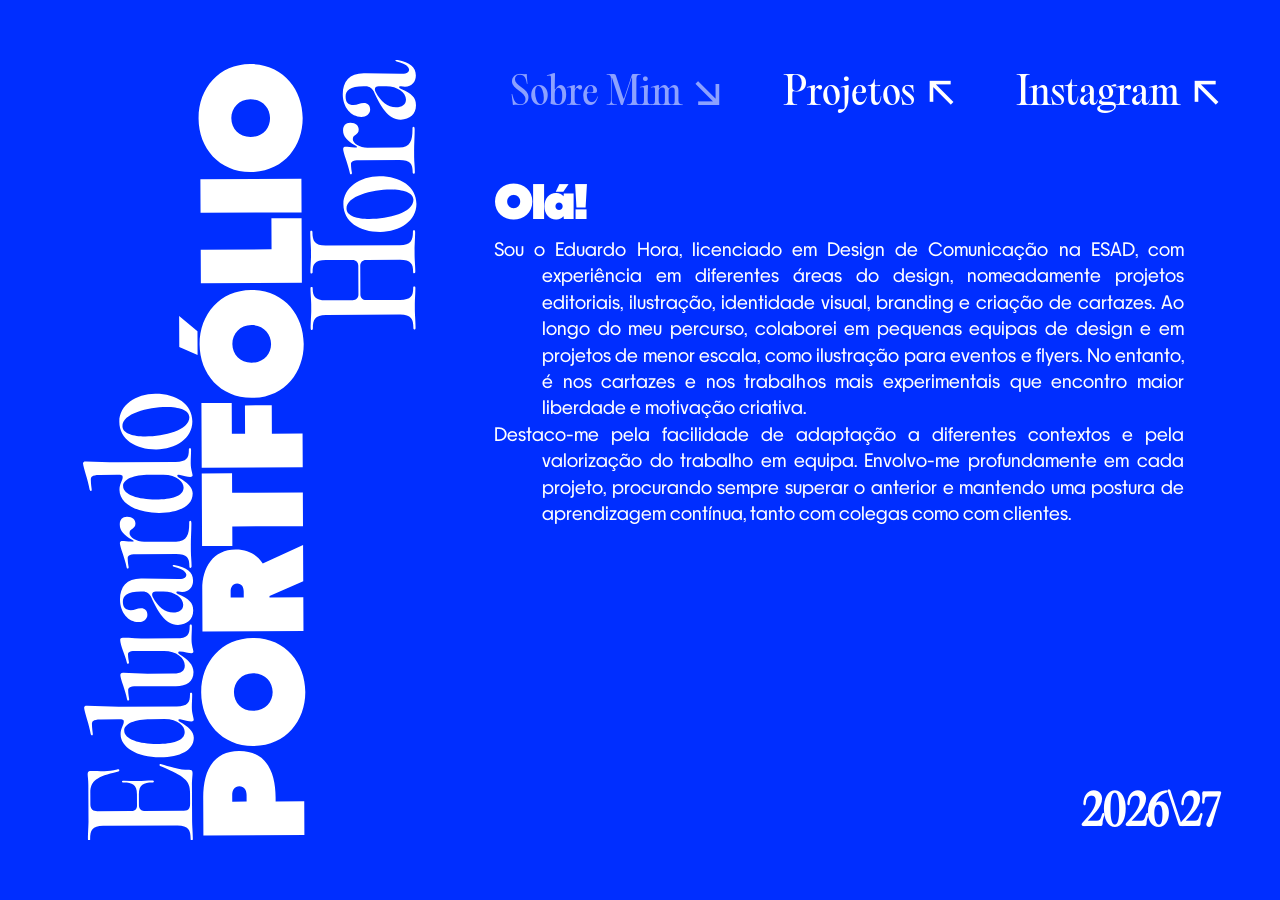
==== index.html @ 1b93344e "projects page + name spacing fix + responsividade" ====
<!DOCTYPE html>
<html lang="pt">
<head>
    <meta charset="UTF-8">
    <meta name="viewport" content="width=device-width, initial-scale=1.0">
    <title>Eduardo Hora | Portfolio</title>
    <link rel="stylesheet" href="src/styles/styles.css">
    <link rel="icon" href="src/assets/images/favicon.png" type="image/x-icon">
</head>
<body>
    <div class="container">
        <aside class="sidebar">
            <img src="src/assets/images/nome.svg" alt="Eduardo Hora - Portfólio" class="vertical-logo">
        </aside>
        <main class="main-content">
            <div class="content-wrapper">
                <nav class="navbar">
                    <a href="#" class="nav-link sobre-mim-link">Sobre Mim <span class="arrow">↘︎︎</span></a>
                    <a href="projetos.html" class="nav-link">Projetos <span class="arrow">↖︎</span></a>
                    <a href="#" class="nav-link">Instagram <span class="arrow">↖︎</span></a>
                </nav>
                <article class="bio-section">
                    <h3 class="greeting">Olá!</h3>
                    <p class="bio-text">
                        Sou o Eduardo Hora, licenciado em Design de Comunicação na ESAD, com experiência em diferentes áreas do design, nomeadamente projetos editoriais, ilustração, identidade visual, branding e criação de cartazes. Ao longo do meu percurso, colaborei em pequenas equipas de design e em projetos de menor escala, como ilustração para eventos e flyers. No entanto, é nos cartazes e nos trabalhos mais experimentais que encontro maior liberdade e motivação criativa.
                    </p>
                    <p class="bio-text">
                        Destaco-me pela facilidade de adaptação a diferentes contextos e pela valorização do trabalho em equipa. Envolvo-me profundamente em cada projeto, procurando sempre superar o anterior e mantendo uma postura de aprendizagem contínua, tanto com colegas como com clientes.
                    </p>
                </article>
                <footer class="footer">
                    <span class="year-bracket">2026\27</span>
                </footer>
            </div>
        </main>
    </div>
</body>
</html>
---- src/styles/styles.css ----
@font-face {
    font-family: 'PPFrama-Black';
    src: url('../../src/assets/fonts/PPFrama-Black.otf') format('opentype');
    font-weight: 900;
    font-style: normal;
}

@font-face {
    font-family: 'PPFrama';
    src: url('../../src/assets/fonts/PPFrama-Regular.otf') format('opentype');
    font-weight: 400;
    font-style: normal;
}

@font-face {
    font-family: 'PPEditorialOld';
    src: url('../../src/assets/fonts/PPEditorialOld-Regular.otf') format('opentype');
    font-weight: 400;
    font-style: normal;
}

@font-face {
    font-family: 'PPEditorialOld-Black';
    src: url('../../src/assets/fonts/PPEditorialOld-Ultrabold.otf') format('opentype');
    font-weight: 800;
    font-style: normal;
}

* {
    margin: 0;
    padding: 0;
    box-sizing: border-box;
}

body {
    background-color: #002eff; 
    color: #ffffff;
    font-family: 'PPEditorialOld', serif;
    height: 100vh;
    overflow: hidden; 
}

body.projects-page {
    background-color: #ffffff;
    color: #002eff;
}

.container {
    display: grid;
    grid-template-columns: 450px 1fr;
    height: 100vh;
    padding: 60px;
}

.sidebar {
    position: relative;
    height: 100%;
}

.vertical-logo {
    position: absolute;
    bottom: 0;
    left: 0;
    height: 100%;       
    max-height: 100%;   
    width: auto;        
    display: block;
}

.main-content {
    display: flex;
    justify-content: flex-end;
    align-items: center;
    height: 100%;
}

.content-wrapper {
    display: flex;
    flex-direction: column;
    justify-content: flex-start;
    width: 100%;
    max-width: 760px;
    height: 100%;
    gap: 40px;
}

.navbar {
    display: flex;
    justify-content: space-between;
    width: 100%;
}

.nav-link {
    color: #ffffff;
    text-decoration: none;
    font-family: 'PPEditorialOld', serif;
    font-size: 2.4rem;
    font-weight: 400;
    transition: opacity 0.2s ease;
}

.projects-page .nav-link {
    color: #002eff;
}

.nav-link:hover {
    opacity: 0.7;
}

.sobre-mim-link {
    opacity: 0.55;
    pointer-events: none;
    cursor: default;
}

.sobre-mim-link:hover {
    opacity: 0.55;
}

.arrow {
    font-size: 2.5rem;
    display: inline-block;
    margin-left: 4px;
    font-family: 'PPFrama', sans-serif;
}

.bio-section {
    width: 100%;
    padding-right: 20px;
    margin-top: 8px;
    margin-left: -16px;
}

.greeting {
    font-family: 'PPFrama-Black', sans-serif;
    font-weight: 900;
    font-size: 2.8rem;
    margin-bottom: 1px;    
    letter-spacing: -1px;
}

.bio-text {
    font-family: 'PPFrama', sans-serif;
    font-weight: 400;
    font-size: 1.1rem;
    line-height: 1.5;
    margin-bottom: 0; 
    text-align: justify;
    padding-left: 3rem;  
    text-indent: -3rem;  
}

.bio-text:last-child {
    margin-bottom: 0;
}

.footer {
    text-align: right;
    width: 100%;
    margin-top: auto;
}

.year-bracket {
    font-family: 'PPEditorialOld', sans-serif;
    font-size: 2.6rem;
    letter-spacing: -1px;
    font-weight: 900;
}

/* pag de projetos */

.active-link {
    opacity: 0.55;
    pointer-events: none;
    cursor: default;
}

.projects-sidebar {
    display: flex;
    flex-direction: column;
    justify-content: flex-start;
    height: 100%;
}

.categories-list {
    width: 100%;
    margin-top: 10px; 
}

.category-item {
    border-bottom: 2px solid #002eff;
    padding-top: 0;
    padding-bottom: 0; 
    margin-bottom: 35px; 
}

.category-item:first-child {
    border-top: none; 
    padding-top: 0; 
}

.category-link {
    display: flex;
    justify-content: space-between;
    align-items: center;
    color: #002eff;
    text-decoration: none;
    font-family: 'PPEditorialOld-Black', serif;
    font-weight: 800;
    font-size: 2.4rem; 
    letter-spacing: -0.5px;
    transition: opacity 0.2s ease;
    padding-bottom: 60px; 
}

.category-link:hover {
    opacity: 0.7;
}

.category-link .arrow-down {
    font-size: 2.2rem; 
    font-family: 'PPFrama', sans-serif;
}

.projects-section {
    display: flex;
    flex-direction: column;
    gap: 35px; 
}

.skills-block {
    text-align: left;
}

.skills-title {
    font-family: 'PPFrama-Black', sans-serif;
    font-weight: 900;
    font-size: 2.8rem;
    letter-spacing: -1px;
    margin-bottom: 15px;
}

.skills-list {
    list-style: none; 
    font-family: 'PPFrama', sans-serif;
    font-weight: 400;
    font-size: 1.1rem; 
    line-height: 1.5;
}

.skills-list > li {
    margin-bottom: 8px;
}

.skills-sublist {
    list-style: none;
    padding-left: 20px; 
    margin-top: 4px;
}

.skills-sublist li {
    font-size: 1.1rem; 
    opacity: 0.9;
    line-height: 1.4;
}

/* responsividade geral */

@media (max-width: 768px) {

    body {
        overflow: auto;
        height: auto;
        min-height: 100vh;
    }

    .container {
        display: flex;
        flex-direction: column;
        height: auto;
        padding: 40px 24px;
        gap: 30px;
    }

    .sidebar {
        order: 1; 
        height: 220px; 
        width: 100%;
        display: flex;
        justify-content: center;
        align-items: center;
        position: relative;
        overflow: visible; 
    }

    .vertical-logo {
        position: absolute;
        transform: rotate(90deg) scale(1.4); 
        transform-origin: center center;
        
        height: 550px; 
        width: auto;
        
        max-width: none;
        bottom: auto;
        left: auto;
    }

    .main-content {
        order: 2; 
        height: auto;
        justify-content: flex-start;
        margin-top: 20px;
    }

    .content-wrapper {
        height: auto;
        gap: 30px;
    }
    .nav-link {
        font-size: 1.5rem;
    }

    .arrow {
        font-size: 1.5rem;
    }

    .bio-section {
        margin-left: 0;
        padding-right: 0;
    }

    .greeting {
        font-size: 2.2rem;
        margin-bottom: 10px;
    }

    .bio-text {
        font-size: 1rem;
        line-height: 1.6;
        text-align: left;
        padding-left: 0;  
        text-indent: 0;   
        margin-bottom: 15px;
    }

    .projects-sidebar {
        height: auto;
    }

    .categories-list {
        margin-top: 10px;
    }

    .category-item {
        margin-bottom: 15px;
    }

    .category-link {
        font-size: 1.8rem;
        padding-bottom: 15px;
    }

    .category-link .arrow-down {
        font-size: 1.6rem;
    }

    .projects-section {
        gap: 30px;
    }

    .skills-title {
        font-size: 2.2rem;
        margin-bottom: 12px;
    }

    .skills-list, 
    .skills-sublist li {
        font-size: 1rem;
    }

    .footer {
        order: 3;
        text-align: left;
        margin-top: 20px;
    }

    .year-bracket {
        font-size: 2rem;
    }
}
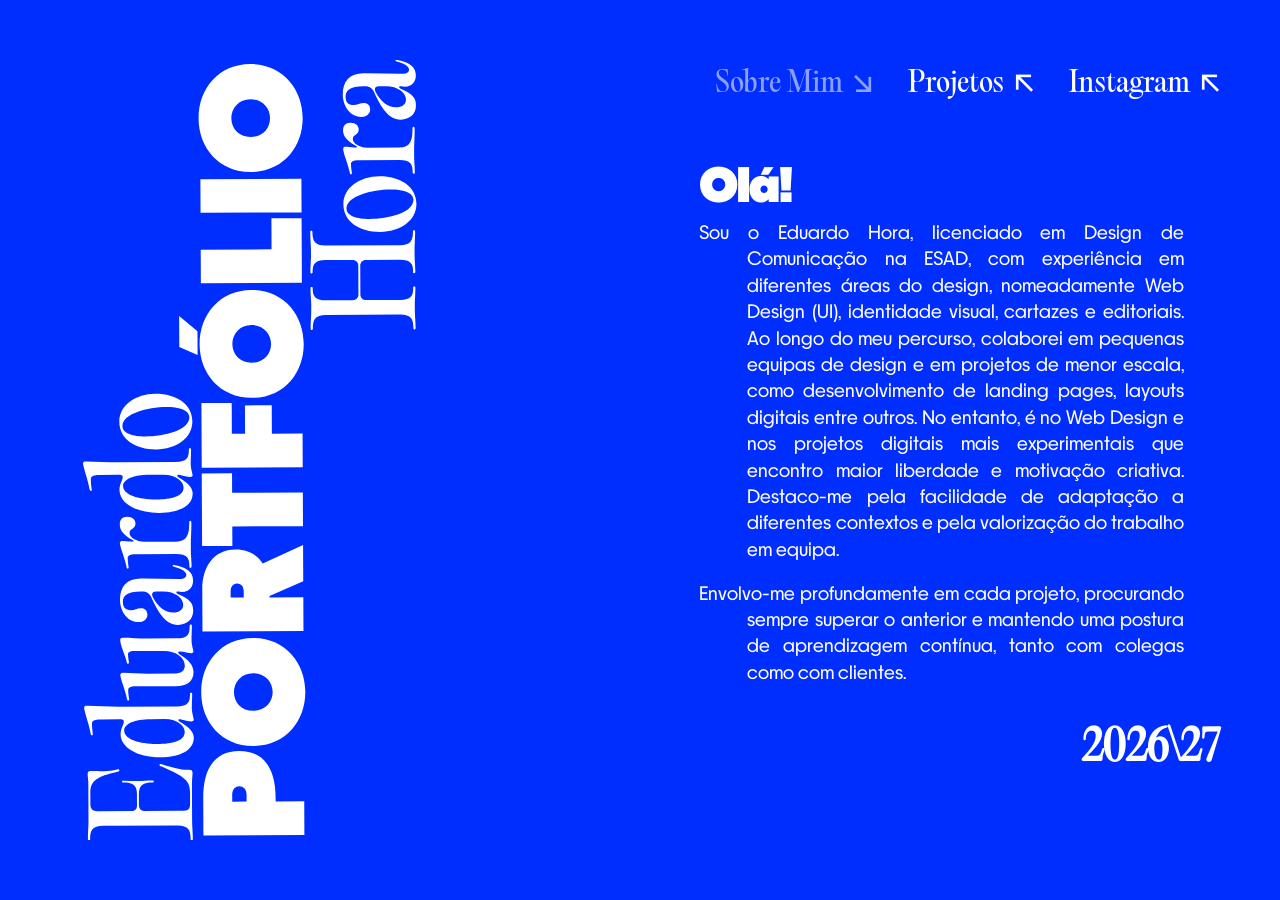
==== commit 2d57ef86: "novos textos + layout changes + assets import" ====
--- a/index.html
+++ b/index.html
@@ -1,38 +1,58 @@
-<!DOCTYPE html>
+<!doctype html>
 <html lang="pt">
-<head>
-    <meta charset="UTF-8">
-    <meta name="viewport" content="width=device-width, initial-scale=1.0">
+  <head>
+    <meta charset="UTF-8" />
+    <meta name="viewport" content="width=device-width, initial-scale=1.0" />
     <title>Eduardo Hora | Portfolio</title>
-    <link rel="stylesheet" href="src/styles/styles.css">
-    <link rel="icon" href="src/assets/images/favicon.png" type="image/x-icon">
-</head>
-<body>
+    <link rel="stylesheet" href="src/styles/styles.css" />
+    <link rel="icon" href="src/assets/images/favicon.png" type="image/x-icon" />
+  </head>
+  <body>
     <div class="container">
-        <aside class="sidebar">
-            <img src="src/assets/images/nome.svg" alt="Eduardo Hora - Portfólio" class="vertical-logo">
-        </aside>
-        <main class="main-content">
-            <div class="content-wrapper">
-                <nav class="navbar">
-                    <a href="#" class="nav-link sobre-mim-link">Sobre Mim <span class="arrow">↘︎︎</span></a>
-                    <a href="projetos.html" class="nav-link">Projetos <span class="arrow">↖︎</span></a>
-                    <a href="#" class="nav-link">Instagram <span class="arrow">↖︎</span></a>
-                </nav>
-                <article class="bio-section">
-                    <h3 class="greeting">Olá!</h3>
-                    <p class="bio-text">
-                        Sou o Eduardo Hora, licenciado em Design de Comunicação na ESAD, com experiência em diferentes áreas do design, nomeadamente projetos editoriais, ilustração, identidade visual, branding e criação de cartazes. Ao longo do meu percurso, colaborei em pequenas equipas de design e em projetos de menor escala, como ilustração para eventos e flyers. No entanto, é nos cartazes e nos trabalhos mais experimentais que encontro maior liberdade e motivação criativa.
-                    </p>
-                    <p class="bio-text">
-                        Destaco-me pela facilidade de adaptação a diferentes contextos e pela valorização do trabalho em equipa. Envolvo-me profundamente em cada projeto, procurando sempre superar o anterior e mantendo uma postura de aprendizagem contínua, tanto com colegas como com clientes.
-                    </p>
-                </article>
-                <footer class="footer">
-                    <span class="year-bracket">2026\27</span>
-                </footer>
-            </div>
-        </main>
+      <aside class="sidebar">
+        <img
+          src="src/assets/images/nome.svg"
+          alt="Eduardo Hora - Portfólio"
+          class="vertical-logo"
+        />
+      </aside>
+      <main class="main-content">
+        <div class="content-wrapper">
+          <nav class="navbar">
+            <a href="#" class="nav-link sobre-mim-link"
+              >Sobre Mim <span class="arrow">↘︎︎</span></a
+            >
+            <a href="projetos.html" class="nav-link"
+              >Projetos <span class="arrow">↖︎</span></a
+            >
+            <a href="#" class="nav-link"
+              >Instagram <span class="arrow">↖︎</span></a
+            >
+          </nav>
+          <article class="bio-section">
+            <h3 class="greeting">Olá!</h3>
+            <p class="bio-text">
+              Sou o Eduardo Hora, licenciado em Design de Comunicação na ESAD,
+              com experiência em diferentes áreas do design, nomeadamente Web
+              Design (UI), identidade visual, cartazes e editoriais. Ao longo do
+              meu percurso, colaborei em pequenas equipas de design e em
+              projetos de menor escala, como desenvolvimento de landing pages,
+              layouts digitais entre outros. No entanto, é no Web Design e nos
+              projetos digitais mais experimentais que encontro maior liberdade
+              e motivação criativa. Destaco-me pela facilidade de adaptação a
+              diferentes contextos e pela valorização do trabalho em equipa.
+            </p>
+            <p class="bio-text">
+              Envolvo-me profundamente em cada projeto, procurando sempre
+              superar o anterior e mantendo uma postura de aprendizagem
+              contínua, tanto com colegas como com clientes.
+            </p>
+          </article>
+          <footer class="footer">
+            <span class="year-bracket">2026\27</span>
+          </footer>
+        </div>
+      </main>
     </div>
-</body>
-</html>+  </body>
+</html>
--- a/src/styles/styles.css
+++ b/src/styles/styles.css
@@ -1,391 +1,417 @@
 @font-face {
-    font-family: 'PPFrama-Black';
-    src: url('../../src/assets/fonts/PPFrama-Black.otf') format('opentype');
-    font-weight: 900;
-    font-style: normal;
+  font-family: "PPFrama-Black";
+  src: url("../../src/assets/fonts/PPFrama-Black.otf") format("opentype");
+  font-weight: 900;
+  font-style: normal;
 }
 
 @font-face {
-    font-family: 'PPFrama';
-    src: url('../../src/assets/fonts/PPFrama-Regular.otf') format('opentype');
-    font-weight: 400;
-    font-style: normal;
+  font-family: "PPFrama";
+  src: url("../../src/assets/fonts/PPFrama-Regular.otf") format("opentype");
+  font-weight: 400;
+  font-style: normal;
 }
 
 @font-face {
-    font-family: 'PPEditorialOld';
-    src: url('../../src/assets/fonts/PPEditorialOld-Regular.otf') format('opentype');
-    font-weight: 400;
-    font-style: normal;
+  font-family: "PPEditorialOld";
+  src: url("../../src/assets/fonts/PPEditorialOld-Regular.otf")
+    format("opentype");
+  font-weight: 400;
+  font-style: normal;
 }
 
 @font-face {
-    font-family: 'PPEditorialOld-Black';
-    src: url('../../src/assets/fonts/PPEditorialOld-Ultrabold.otf') format('opentype');
-    font-weight: 800;
-    font-style: normal;
+  font-family: "PPEditorialOld-Black";
+  src: url("../../src/assets/fonts/PPEditorialOld-Ultrabold.otf")
+    format("opentype");
+  font-weight: 800;
+  font-style: normal;
 }
 
 * {
-    margin: 0;
-    padding: 0;
-    box-sizing: border-box;
+  margin: 0;
+  padding: 0;
+  box-sizing: border-box;
+}
+
+::selection {
+  background-color: #002eff;
+  color: #ffffff;
+}
+
+::-moz-selection {
+  background-color: #002eff;
+  color: #ffffff;
 }
 
 body {
-    background-color: #002eff; 
-    color: #ffffff;
-    font-family: 'PPEditorialOld', serif;
-    height: 100vh;
-    overflow: hidden; 
+  background-color: #002eff;
+  color: #ffffff;
+  font-family: "PPEditorialOld", serif;
+  height: 100vh;
+  overflow: hidden;
 }
 
 body.projects-page {
-    background-color: #ffffff;
-    color: #002eff;
+  background-color: #ffffff;
+  color: #002eff;
+  height: auto;
+  min-height: 100vh;
+  overflow-y: auto;
 }
 
 .container {
-    display: grid;
-    grid-template-columns: 450px 1fr;
-    height: 100vh;
-    padding: 60px;
-}
-
+  display: grid;
+  grid-template-columns: 1.2fr 1fr;
+
+  column-gap: 50px;
+
+  height: auto;
+  min-height: 100vh;
+  padding: 60px;
+}
 .sidebar {
-    position: relative;
-    height: 100%;
+  position: relative;
+  height: 100%;
 }
 
 .vertical-logo {
-    position: absolute;
-    bottom: 0;
-    left: 0;
-    height: 100%;       
-    max-height: 100%;   
-    width: auto;        
-    display: block;
+  position: absolute;
+  bottom: 0;
+  left: 0;
+  height: 100%;
+  max-height: 100%;
+  width: auto;
+  display: block;
 }
 
 .main-content {
-    display: flex;
-    justify-content: flex-end;
-    align-items: center;
-    height: 100%;
+  display: flex;
+  justify-content: flex-start;
+  align-items: flex-start;
+  height: auto;
+  width: 100%;
 }
 
 .content-wrapper {
+  display: flex;
+  flex-direction: column;
+  justify-content: flex-start;
+  width: 100%;
+  max-width: 100%;
+  gap: 40px;
+}
+
+.navbar {
+  display: flex;
+  justify-content: space-between;
+  width: 100%;
+}
+
+.nav-link {
+  color: #ffffff;
+  text-decoration: none;
+  font-family: "PPEditorialOld", serif;
+  font-size: 1.8rem;
+  font-weight: 400;
+  transition: opacity 0.2s ease;
+}
+
+.projects-page .nav-link {
+  color: #002eff;
+}
+
+.nav-link:hover {
+  opacity: 0.7;
+}
+
+.sobre-mim-link {
+  opacity: 0.55;
+  pointer-events: none;
+  cursor: default;
+}
+
+.sobre-mim-link:hover {
+  opacity: 0.55;
+}
+
+.arrow {
+  font-size: 1.8rem;
+  display: inline-block;
+  margin-left: 4px;
+  font-family: "PPFrama", sans-serif;
+}
+
+.bio-section {
+  width: 100%;
+  padding-right: 20px;
+  margin-top: 8px;
+  margin-left: -16px;
+}
+
+.greeting {
+  font-family: "PPFrama-Black", sans-serif;
+  font-weight: 900;
+  font-size: 2.8rem;
+  margin-bottom: 1px;
+  letter-spacing: -1px;
+}
+
+.bio-text {
+  font-family: "PPFrama", sans-serif;
+  font-weight: 400;
+  font-size: 1.1rem;
+  line-height: 1.5;
+  margin-bottom: 1em;
+  text-align: justify;
+  padding-left: 3rem;
+  text-indent: -3rem;
+}
+
+.bio-text:last-child {
+  margin-bottom: 0;
+}
+
+.footer {
+  text-align: right;
+  width: 100%;
+  margin-top: auto;
+}
+
+.year-bracket {
+  font-family: "PPEditorialOld", sans-serif;
+  font-size: 2.6rem;
+  letter-spacing: -1px;
+  font-weight: 900;
+}
+
+/* pag de projetos */
+
+.active-link {
+  opacity: 0.55;
+  pointer-events: none;
+  cursor: default;
+}
+
+.projects-sidebar {
+  display: flex;
+  flex-direction: column;
+  justify-content: flex-start;
+  height: 100%;
+  width: 100%;
+}
+
+.categories-list {
+  width: 100%;
+  margin-top: 10px;
+}
+
+.category-item {
+  border-bottom: 2px solid #002eff;
+  width: 100%;
+  padding-top: 0;
+  padding-bottom: 0;
+  margin-bottom: 35px;
+}
+
+.category-item:first-child {
+  border-top: none;
+  padding-top: 0;
+}
+
+.category-link {
+  display: flex;
+  justify-content: flex-start;
+  align-items: baseline;
+  gap: 12px;
+  color: #002eff;
+  text-decoration: none;
+  font-family: "PPEditorialOld-Black", serif;
+  font-weight: 800;
+  font-size: 2.8rem;
+  letter-spacing: -0.5px;
+  transition: opacity 0.2s ease;
+  padding-bottom: 60px;
+  width: 100%;
+}
+
+.category-link:hover {
+  opacity: 0.7;
+}
+
+.category-link .arrow-down {
+  font-size: 2.2rem;
+  font-family: "PPFrama", sans-serif;
+  margin-left: 0;
+  line-height: 1;
+  position: relative;
+  top: -2px;
+}
+
+.projects-section {
+  display: flex;
+  flex-direction: column;
+  gap: 35px;
+}
+
+.skills-block {
+  text-align: left;
+  margin-top: 10px;
+}
+
+.skills-title {
+  font-family: "PPFrama-Black", sans-serif;
+  font-weight: 900;
+  font-size: 2.8rem;
+  letter-spacing: -1px;
+  margin-bottom: 15px;
+}
+
+.skills-list {
+  list-style: none;
+  font-family: "PPFrama", sans-serif;
+  font-weight: 400;
+  font-size: 1.1rem;
+  line-height: 1.5;
+}
+
+.skills-list > li {
+  margin-bottom: 8px;
+}
+
+.skills-sublist {
+  list-style: none;
+  padding-left: 20px;
+  margin-top: 4px;
+}
+
+.skills-sublist li {
+  font-size: 1.1rem;
+  opacity: 0.9;
+  line-height: 1.4;
+}
+
+/* responsividade geral */
+
+@media (max-width: 768px) {
+  body {
+    overflow: auto;
+    height: auto;
+    min-height: 100vh;
+  }
+
+  .container {
     display: flex;
     flex-direction: column;
+    height: auto;
+    padding: 40px 24px;
+    gap: 30px;
+  }
+
+  .sidebar {
+    order: 1;
+    height: 220px;
+    width: 100%;
+    display: flex;
+    justify-content: center;
+    align-items: center;
+    position: relative;
+    overflow: visible;
+  }
+
+  .vertical-logo {
+    position: absolute;
+    transform: rotate(90deg) scale(1.4);
+    transform-origin: center center;
+
+    height: 550px;
+    width: auto;
+
+    max-width: none;
+    bottom: auto;
+    left: auto;
+  }
+
+  .main-content {
+    order: 2;
+    height: auto;
     justify-content: flex-start;
-    width: 100%;
-    max-width: 760px;
-    height: 100%;
-    gap: 40px;
-}
-
-.navbar {
-    display: flex;
-    justify-content: space-between;
-    width: 100%;
-}
-
-.nav-link {
-    color: #ffffff;
-    text-decoration: none;
-    font-family: 'PPEditorialOld', serif;
-    font-size: 2.4rem;
-    font-weight: 400;
-    transition: opacity 0.2s ease;
-}
-
-.projects-page .nav-link {
-    color: #002eff;
-}
-
-.nav-link:hover {
-    opacity: 0.7;
-}
-
-.sobre-mim-link {
-    opacity: 0.55;
-    pointer-events: none;
-    cursor: default;
-}
-
-.sobre-mim-link:hover {
-    opacity: 0.55;
-}
-
-.arrow {
-    font-size: 2.5rem;
-    display: inline-block;
-    margin-left: 4px;
-    font-family: 'PPFrama', sans-serif;
-}
-
-.bio-section {
-    width: 100%;
-    padding-right: 20px;
-    margin-top: 8px;
-    margin-left: -16px;
-}
-
-.greeting {
-    font-family: 'PPFrama-Black', sans-serif;
-    font-weight: 900;
-    font-size: 2.8rem;
-    margin-bottom: 1px;    
-    letter-spacing: -1px;
-}
-
-.bio-text {
-    font-family: 'PPFrama', sans-serif;
-    font-weight: 400;
-    font-size: 1.1rem;
-    line-height: 1.5;
-    margin-bottom: 0; 
-    text-align: justify;
-    padding-left: 3rem;  
-    text-indent: -3rem;  
-}
-
-.bio-text:last-child {
-    margin-bottom: 0;
-}
-
-.footer {
-    text-align: right;
-    width: 100%;
-    margin-top: auto;
-}
-
-.year-bracket {
-    font-family: 'PPEditorialOld', sans-serif;
-    font-size: 2.6rem;
-    letter-spacing: -1px;
-    font-weight: 900;
-}
-
-/* pag de projetos */
-
-.active-link {
-    opacity: 0.55;
-    pointer-events: none;
-    cursor: default;
-}
-
-.projects-sidebar {
-    display: flex;
-    flex-direction: column;
-    justify-content: flex-start;
-    height: 100%;
-}
-
-.categories-list {
-    width: 100%;
-    margin-top: 10px; 
-}
-
-.category-item {
-    border-bottom: 2px solid #002eff;
-    padding-top: 0;
-    padding-bottom: 0; 
-    margin-bottom: 35px; 
-}
-
-.category-item:first-child {
-    border-top: none; 
-    padding-top: 0; 
-}
-
-.category-link {
-    display: flex;
-    justify-content: space-between;
-    align-items: center;
-    color: #002eff;
-    text-decoration: none;
-    font-family: 'PPEditorialOld-Black', serif;
-    font-weight: 800;
-    font-size: 2.4rem; 
-    letter-spacing: -0.5px;
-    transition: opacity 0.2s ease;
-    padding-bottom: 60px; 
-}
-
-.category-link:hover {
-    opacity: 0.7;
-}
-
-.category-link .arrow-down {
-    font-size: 2.2rem; 
-    font-family: 'PPFrama', sans-serif;
-}
-
-.projects-section {
-    display: flex;
-    flex-direction: column;
-    gap: 35px; 
-}
-
-.skills-block {
+    margin-top: 20px;
+  }
+
+  .content-wrapper {
+    height: auto;
+    gap: 30px;
+  }
+  .nav-link {
+    font-size: 1.5rem;
+  }
+
+  .arrow {
+    font-size: 1.5rem;
+  }
+
+  .bio-section {
+    margin-left: 0;
+    padding-right: 0;
+  }
+
+  .greeting {
+    font-size: 2.2rem;
+    margin-bottom: 10px;
+  }
+
+  .bio-text {
+    font-size: 1rem;
+    line-height: 1.6;
     text-align: left;
-}
-
-.skills-title {
-    font-family: 'PPFrama-Black', sans-serif;
-    font-weight: 900;
-    font-size: 2.8rem;
-    letter-spacing: -1px;
+    padding-left: 0;
+    text-indent: 0;
     margin-bottom: 15px;
-}
-
-.skills-list {
-    list-style: none; 
-    font-family: 'PPFrama', sans-serif;
-    font-weight: 400;
-    font-size: 1.1rem; 
-    line-height: 1.5;
-}
-
-.skills-list > li {
-    margin-bottom: 8px;
-}
-
-.skills-sublist {
-    list-style: none;
-    padding-left: 20px; 
-    margin-top: 4px;
-}
-
-.skills-sublist li {
-    font-size: 1.1rem; 
-    opacity: 0.9;
-    line-height: 1.4;
-}
-
-/* responsividade geral */
-
-@media (max-width: 768px) {
-
-    body {
-        overflow: auto;
-        height: auto;
-        min-height: 100vh;
-    }
-
-    .container {
-        display: flex;
-        flex-direction: column;
-        height: auto;
-        padding: 40px 24px;
-        gap: 30px;
-    }
-
-    .sidebar {
-        order: 1; 
-        height: 220px; 
-        width: 100%;
-        display: flex;
-        justify-content: center;
-        align-items: center;
-        position: relative;
-        overflow: visible; 
-    }
-
-    .vertical-logo {
-        position: absolute;
-        transform: rotate(90deg) scale(1.4); 
-        transform-origin: center center;
-        
-        height: 550px; 
-        width: auto;
-        
-        max-width: none;
-        bottom: auto;
-        left: auto;
-    }
-
-    .main-content {
-        order: 2; 
-        height: auto;
-        justify-content: flex-start;
-        margin-top: 20px;
-    }
-
-    .content-wrapper {
-        height: auto;
-        gap: 30px;
-    }
-    .nav-link {
-        font-size: 1.5rem;
-    }
-
-    .arrow {
-        font-size: 1.5rem;
-    }
-
-    .bio-section {
-        margin-left: 0;
-        padding-right: 0;
-    }
-
-    .greeting {
-        font-size: 2.2rem;
-        margin-bottom: 10px;
-    }
-
-    .bio-text {
-        font-size: 1rem;
-        line-height: 1.6;
-        text-align: left;
-        padding-left: 0;  
-        text-indent: 0;   
-        margin-bottom: 15px;
-    }
-
-    .projects-sidebar {
-        height: auto;
-    }
-
-    .categories-list {
-        margin-top: 10px;
-    }
-
-    .category-item {
-        margin-bottom: 15px;
-    }
-
-    .category-link {
-        font-size: 1.8rem;
-        padding-bottom: 15px;
-    }
-
-    .category-link .arrow-down {
-        font-size: 1.6rem;
-    }
-
-    .projects-section {
-        gap: 30px;
-    }
-
-    .skills-title {
-        font-size: 2.2rem;
-        margin-bottom: 12px;
-    }
-
-    .skills-list, 
-    .skills-sublist li {
-        font-size: 1rem;
-    }
-
-    .footer {
-        order: 3;
-        text-align: left;
-        margin-top: 20px;
-    }
-
-    .year-bracket {
-        font-size: 2rem;
-    }
-}+  }
+
+  .projects-sidebar {
+    height: auto;
+  }
+
+  .categories-list {
+    margin-top: 10px;
+  }
+
+  .category-item {
+    margin-bottom: 15px;
+  }
+
+  .category-link {
+    font-size: 1.8rem;
+    padding-bottom: 15px;
+  }
+
+  .category-link .arrow-down {
+    font-size: 1.6rem;
+  }
+
+  .projects-section {
+    gap: 30px;
+  }
+
+  .skills-title {
+    font-size: 2.2rem;
+    margin-bottom: 12px;
+  }
+
+  .skills-list,
+  .skills-sublist li {
+    font-size: 1rem;
+  }
+
+  .footer {
+    order: 3;
+    text-align: left;
+    margin-top: 20px;
+  }
+
+  .year-bracket {
+    font-size: 2rem;
+  }
+}
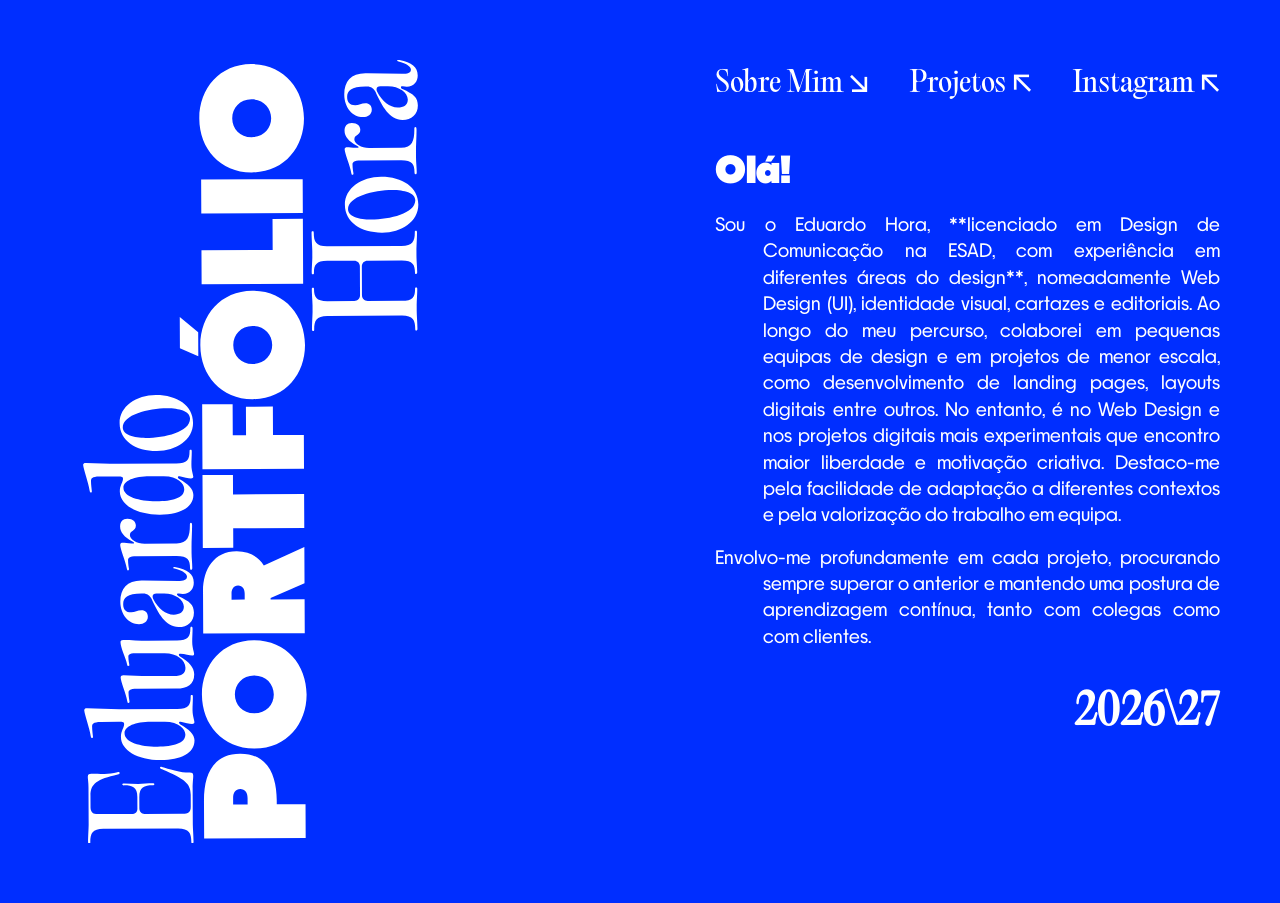
==== commit 3947eb37: "implementação web design e cartazes, fix de alguns elementos estéticos" ====
--- a/index.html
+++ b/index.html
@@ -3,37 +3,42 @@
   <head>
     <meta charset="UTF-8" />
     <meta name="viewport" content="width=device-width, initial-scale=1.0" />
-    <title>Eduardo Hora | Portfolio</title>
+    <title>Eduardo Hora — Portfólio</title>
     <link rel="stylesheet" href="src/styles/styles.css" />
     <link rel="icon" href="src/assets/images/favicon.png" type="image/x-icon" />
   </head>
-  <body>
+  <body class="home-page">
     <div class="container">
-      <aside class="sidebar">
+      <aside class="home-sidebar">
         <img
           src="src/assets/images/nome.svg"
-          alt="Eduardo Hora - Portfólio"
-          class="vertical-logo"
+          alt="Eduardo Portfólio Hora"
+          class="home-title-img"
         />
       </aside>
+
       <main class="main-content">
         <div class="content-wrapper">
           <nav class="navbar">
-            <a href="#" class="nav-link sobre-mim-link"
-              >Sobre Mim <span class="arrow">↘︎︎</span></a
+            <a href="index.html" class="nav-link"
+              >Sobre Mim <span class="nav-arrow">&#x2198;</span></a
             >
             <a href="projetos.html" class="nav-link"
-              >Projetos <span class="arrow">↖︎</span></a
+              >Projetos <span class="nav-arrow">&#x2196;</span></a
             >
-            <a href="#" class="nav-link"
-              >Instagram <span class="arrow">↖︎</span></a
+            <a
+              href="https://www.instagram.com/in__tiime/"
+              target="_blank"
+              class="nav-link"
+              >Instagram <span class="nav-arrow">&#x2196;</span></a
             >
           </nav>
+
           <article class="bio-section">
-            <h3 class="greeting">Olá!</h3>
+            <h1 class="greeting">Olá!</h1>
             <p class="bio-text">
-              Sou o Eduardo Hora, licenciado em Design de Comunicação na ESAD,
-              com experiência em diferentes áreas do design, nomeadamente Web
+              Sou o Eduardo Hora, **licenciado em Design de Comunicação na ESAD,
+              com experiência em diferentes áreas do design**, nomeadamente Web
               Design (UI), identidade visual, cartazes e editoriais. Ao longo do
               meu percurso, colaborei em pequenas equipas de design e em
               projetos de menor escala, como desenvolvimento de landing pages,
@@ -48,6 +53,7 @@
               contínua, tanto com colegas como com clientes.
             </p>
           </article>
+
           <footer class="footer">
             <span class="year-bracket">2026\27</span>
           </footer>
--- a/src/styles/styles.css
+++ b/src/styles/styles.css
@@ -9,6 +9,13 @@
   font-family: "PPFrama";
   src: url("../../src/assets/fonts/PPFrama-Regular.otf") format("opentype");
   font-weight: 400;
+  font-style: normal;
+}
+
+@font-face {
+  font-family: "PPFrama-Extralight";
+  src: url("../../src/assets/fonts/PPFrama-Extralight.otf") format("opentype");
+  font-weight: 200;
   font-style: normal;
 }
 
@@ -34,63 +41,35 @@
   box-sizing: border-box;
 }
 
-::selection {
-  background-color: #002eff;
-  color: #ffffff;
-}
-
-::-moz-selection {
-  background-color: #002eff;
-  color: #ffffff;
-}
-
-body {
-  background-color: #002eff;
-  color: #ffffff;
-  font-family: "PPEditorialOld", serif;
-  height: 100vh;
-  overflow: hidden;
-}
-
-body.projects-page {
-  background-color: #ffffff;
-  color: #002eff;
-  height: auto;
-  min-height: 100vh;
-  overflow-y: auto;
+.nav-arrow,
+.arrow-down,
+.icon-btn,
+.nav-btn,
+.back-btn,
+.fullscreen-nav-btn {
+  font-family: "PPFrama", sans-serif !important;
+  font-style: normal !important;
+  font-variant: normal !important;
+  text-transform: none;
 }
 
 .container {
   display: grid;
   grid-template-columns: 1.2fr 1fr;
-
   column-gap: 50px;
-
-  height: auto;
+  align-items: start;
   min-height: 100vh;
   padding: 60px;
 }
-.sidebar {
-  position: relative;
-  height: 100%;
-}
-
-.vertical-logo {
-  position: absolute;
-  bottom: 0;
-  left: 0;
-  height: 100%;
-  max-height: 100%;
-  width: auto;
-  display: block;
-}
 
 .main-content {
   display: flex;
   justify-content: flex-start;
   align-items: flex-start;
-  height: auto;
-  width: 100%;
+  width: 100%;
+  min-height: calc(100vh - 120px);
+  position: sticky;
+  top: 60px;
 }
 
 .content-wrapper {
@@ -98,7 +77,7 @@
   flex-direction: column;
   justify-content: flex-start;
   width: 100%;
-  max-width: 100%;
+  height: 100%;
   gap: 40px;
 }
 
@@ -109,7 +88,6 @@
 }
 
 .nav-link {
-  color: #ffffff;
   text-decoration: none;
   font-family: "PPEditorialOld", serif;
   font-size: 1.8rem;
@@ -117,301 +95,525 @@
   transition: opacity 0.2s ease;
 }
 
-.projects-page .nav-link {
-  color: #002eff;
-}
-
 .nav-link:hover {
   opacity: 0.7;
 }
 
-.sobre-mim-link {
+.active-link {
   opacity: 0.55;
   pointer-events: none;
-  cursor: default;
-}
-
-.sobre-mim-link:hover {
-  opacity: 0.55;
-}
-
-.arrow {
-  font-size: 1.8rem;
-  display: inline-block;
-  margin-left: 4px;
+}
+
+.footer {
+  text-align: right;
+  width: 100%;
+  margin-top: 0;
+}
+
+.year-bracket {
+  font-family: "PPEditorialOld", serif;
+  font-size: 2.6rem;
+  font-weight: 900;
+}
+
+body.home-page {
+  background-color: #002eff;
+  color: #ffffff;
+  min-height: 100vh;
+  overflow-x: hidden;
+  overflow-y: auto;
+}
+
+body.home-page ::selection {
+  background-color: #ffffff;
+  color: #002eff;
+}
+
+body.home-page ::-moz-selection {
+  background-color: #ffffff;
+  color: #002eff;
+}
+
+body.home-page .container {
+  grid-template-columns: 1.2fr 1fr;
+  align-items: stretch;
+}
+
+.home-sidebar {
+  width: 100%;
+  min-height: calc(100vh - 120px);
+  display: flex;
+  align-items: flex-start;
+  justify-content: flex-start;
+}
+
+.home-title-img {
+  width: 100%;
+  max-width: 100%;
+  max-height: 87vh;
+  height: auto;
+  object-fit: contain;
+  object-position: top left;
+}
+
+body.home-page .nav-link {
+  color: #ffffff;
+}
+
+body.home-page .bio-section {
+  display: flex;
+  flex-direction: column;
+  gap: 16px;
+  margin-top: 0;
+  margin-bottom: 0;
+}
+
+body.home-page .greeting {
+  font-family: "PPFrama-Black", sans-serif;
+  font-size: 2.2rem;
+  font-weight: 900;
+  color: #ffffff;
+}
+
+body.home-page .bio-text,
+body.home-page .bio-section p {
   font-family: "PPFrama", sans-serif;
-}
-
-.bio-section {
-  width: 100%;
-  padding-right: 20px;
-  margin-top: 8px;
-  margin-left: -16px;
-}
-
-.greeting {
-  font-family: "PPFrama-Black", sans-serif;
-  font-weight: 900;
-  font-size: 2.8rem;
-  margin-bottom: 1px;
-  letter-spacing: -1px;
-}
-
-.bio-text {
-  font-family: "PPFrama", sans-serif;
-  font-weight: 400;
   font-size: 1.1rem;
   line-height: 1.5;
-  margin-bottom: 1em;
+  color: #ffffff;
   text-align: justify;
   padding-left: 3rem;
   text-indent: -3rem;
 }
 
-.bio-text:last-child {
-  margin-bottom: 0;
-}
-
-.footer {
-  text-align: right;
-  width: 100%;
-  margin-top: auto;
-}
-
-.year-bracket {
-  font-family: "PPEditorialOld", sans-serif;
-  font-size: 2.6rem;
-  letter-spacing: -1px;
-  font-weight: 900;
-}
-
-/* pag de projetos */
-
-.active-link {
-  opacity: 0.55;
-  pointer-events: none;
-  cursor: default;
-}
-
-.projects-sidebar {
-  display: flex;
-  flex-direction: column;
-  justify-content: flex-start;
+body.home-page .year-bracket {
+  color: #ffffff;
+}
+
+body.projects-page {
+  background-color: #ffffff;
+  color: #002eff;
+  min-height: 100vh;
+  overflow-x: hidden;
+  overflow-y: auto;
+}
+
+body.projects-page ::selection {
+  background-color: #002eff;
+  color: #ffffff;
+}
+
+body.projects-page ::-moz-selection {
+  background-color: #002eff;
+  color: #ffffff;
+}
+
+body.projects-page .nav-link {
+  color: #002eff;
+}
+
+body.projects-page .year-bracket {
+  color: #002eff;
+}
+
+.sidebar.projects-sidebar {
+  width: 100%;
+  height: calc(100vh - 120px);
+  display: flex;
+  flex-direction: column;
+}
+
+.categories-list {
+  width: 100%;
   height: 100%;
-  width: 100%;
-}
-
-.categories-list {
-  width: 100%;
-  margin-top: 10px;
+  display: flex;
+  flex-direction: column;
 }
 
 .category-item {
   border-bottom: 2px solid #002eff;
   width: 100%;
-  padding-top: 0;
-  padding-bottom: 0;
   margin-bottom: 35px;
-}
-
-.category-item:first-child {
-  border-top: none;
-  padding-top: 0;
+  transition: all 0.3s ease;
+}
+
+.categories-list.has-open .category-item:not(.open) {
+  display: none !important;
+}
+
+.category-item.open .category-link {
+  display: none !important;
+}
+
+.category-item.open {
+  height: 100%;
+  display: flex;
+  flex-direction: column;
+  border-bottom: none;
+  margin-bottom: 0;
 }
 
 .category-link {
+  background: none;
+  border: none;
+  cursor: pointer;
   display: flex;
   justify-content: flex-start;
   align-items: baseline;
   gap: 12px;
   color: #002eff;
-  text-decoration: none;
   font-family: "PPEditorialOld-Black", serif;
   font-weight: 800;
   font-size: 2.8rem;
   letter-spacing: -0.5px;
-  transition: opacity 0.2s ease;
-  padding-bottom: 60px;
-  width: 100%;
-}
-
-.category-link:hover {
-  opacity: 0.7;
+  padding-bottom: 20px;
+  width: 100%;
+  text-align: left;
 }
 
 .category-link .arrow-down {
   font-size: 2.2rem;
+  transition: transform 0.4s ease;
+}
+
+.project-drawer {
+  max-height: 0;
+  overflow: hidden;
+  width: 100%;
+}
+
+.category-item.open .project-drawer {
+  max-height: none;
+  height: 100%;
+  display: flex;
+  flex-direction: column;
+  justify-content: space-between;
+  border-top: 2px solid #002eff;
+  border-bottom: 2px solid #002eff;
+  padding: 15px 0;
+}
+
+.drawer-header {
+  display: flex;
+  justify-content: flex-end;
+  align-items: center;
+  width: 100%;
+  padding-bottom: 10px;
+}
+
+.visit-site-link {
+  font-family: "PPFrama-Extralight", "PPFrama", sans-serif;
+  font-weight: 200;
+  color: #002eff;
+  text-decoration: none;
+  font-size: 1.1rem;
+  transition: opacity 0.2s ease;
+}
+
+.visit-site-link:hover {
+  opacity: 0.6;
+}
+
+.placeholder-box {
+  padding: 40px 0;
   font-family: "PPFrama", sans-serif;
-  margin-left: 0;
-  line-height: 1;
+  font-size: 1.1rem;
+  opacity: 0.7;
+}
+
+.project-preview-container {
+  display: flex;
+  flex-direction: column;
+  justify-content: center;
+  width: 100%;
+  flex: 1;
+}
+
+.iframe-wrapper {
+  width: 100%;
+  aspect-ratio: 16 / 9;
   position: relative;
-  top: -2px;
+  overflow: hidden;
+  border: 1px solid #002eff;
+  border-radius: 4px;
+  background-color: #ffffff;
+}
+
+.iframe-wrapper iframe {
+  position: absolute;
+  top: 0;
+  left: 0;
+  width: 200%;
+  height: 200%;
+  transform: scale(0.5);
+  transform-origin: top left;
+  border: none;
+  pointer-events: auto;
+}
+
+.posters-scroll-container {
+  display: flex;
+  flex-direction: column;
+  align-items: center;
+  gap: 35px;
+  width: 100%;
+  flex: 1;
+  overflow-y: auto;
+  direction: rtl;
+  padding-left: 15px;
+  margin: 10px 0;
+}
+
+.posters-scroll-container img {
+  direction: ltr;
+  width: auto;
+  max-width: 100%;
+  height: auto;
+  max-height: 100%;
+  object-fit: contain;
+  cursor: pointer;
+  flex-shrink: 0;
+  transition: transform 0.2s ease;
+}
+
+.posters-scroll-container img:hover {
+  transform: scale(1.02);
+}
+
+.posters-scroll-container::-webkit-scrollbar {
+  width: 16px;
+}
+
+.posters-scroll-container::-webkit-scrollbar-track {
+  background: transparent;
+}
+
+.posters-scroll-container::-webkit-scrollbar-thumb {
+  background-image: url("../../src/assets/images/scrollbar.svg");
+  background-repeat: no-repeat;
+  background-position: center;
+  background-size: contain;
+  background-color: transparent;
+  min-height: 40px;
+}
+
+.drawer-controls-bar {
+  display: flex;
+  justify-content: space-between;
+  align-items: center;
+  width: 100%;
+  padding-top: 15px;
+}
+
+.arrow-navigation {
+  display: flex;
+  gap: 10px;
+}
+
+.icon-btn {
+  background-color: #002eff;
+  color: #ffffff;
+  border: none;
+  width: 42px;
+  height: 42px;
+  border-radius: 50%;
+  display: inline-flex;
+  justify-content: center;
+  align-items: center;
+  font-size: 1.2rem;
+  cursor: pointer;
+  transition:
+    transform 0.15s ease,
+    background-color 0.15s ease;
+}
+
+.icon-btn:hover {
+  background-color: #0022bd;
+  transform: scale(1.08);
+}
+
+.icon-btn:active {
+  transform: scale(0.94);
 }
 
 .projects-section {
   display: flex;
   flex-direction: column;
-  gap: 35px;
-}
-
-.skills-block {
-  text-align: left;
-  margin-top: 10px;
-}
-
-.skills-title {
-  font-family: "PPFrama-Black", sans-serif;
-  font-weight: 900;
-  font-size: 2.8rem;
-  letter-spacing: -1px;
-  margin-bottom: 15px;
-}
-
-.skills-list {
-  list-style: none;
+  width: 100%;
+  height: 100%;
+}
+
+.info-block {
+  min-height: 200px;
+  display: flex;
+  flex-direction: column;
+  gap: 16px;
+}
+
+body.projects-page .bio-text,
+body.projects-page .project-note,
+body.projects-page .project-caption,
+body.projects-page .info-block p {
   font-family: "PPFrama", sans-serif;
-  font-weight: 400;
   font-size: 1.1rem;
   line-height: 1.5;
-}
-
-.skills-list > li {
-  margin-bottom: 8px;
-}
-
-.skills-sublist {
-  list-style: none;
-  padding-left: 20px;
-  margin-top: 4px;
-}
-
-.skills-sublist li {
-  font-size: 1.1rem;
-  opacity: 0.9;
-  line-height: 1.4;
-}
-
-/* responsividade geral */
+  text-align: justify;
+  padding-left: 3rem;
+  text-indent: -3rem;
+  color: #002eff;
+}
+
+.project-meta {
+  display: flex;
+  flex-direction: column;
+  gap: 16px;
+}
+
+.fullscreen-overlay {
+  position: fixed;
+  top: 0;
+  left: 0;
+  width: 100vw;
+  height: 100vh;
+  background-color: #ffffff;
+  z-index: 1000;
+  display: flex;
+  justify-content: center;
+  align-items: center;
+}
+
+.fullscreen-content {
+  width: 100%;
+  height: 100%;
+  padding: 60px;
+  display: flex;
+  justify-content: center;
+  align-items: center;
+}
+
+.fullscreen-content img {
+  max-width: 100%;
+  max-height: 100%;
+  object-fit: contain;
+}
+
+.fullscreen-close-btn {
+  position: absolute;
+  top: 30px;
+  right: 40px;
+  background: #002eff;
+  color: #ffffff;
+  border: none;
+  width: 48px;
+  height: 48px;
+  border-radius: 50%;
+  font-size: 1.8rem;
+  cursor: pointer;
+  z-index: 1001;
+  display: flex;
+  justify-content: center;
+  align-items: center;
+  font-family: "PPFrama", sans-serif !important;
+}
+
+.fullscreen-nav-btn {
+  position: absolute;
+  top: 50%;
+  transform: translateY(-50%);
+  background: #002eff;
+  color: #ffffff;
+  border: none;
+  width: 52px;
+  height: 52px;
+  border-radius: 50%;
+  font-size: 1.5rem;
+  cursor: pointer;
+  z-index: 1001;
+  display: flex;
+  justify-content: center;
+  align-items: center;
+  transition:
+    transform 0.15s ease,
+    background-color 0.15s ease;
+}
+
+.fullscreen-nav-btn:hover {
+  background-color: #0022bd;
+  transform: translateY(-50%) scale(1.08);
+}
+
+.fullscreen-nav-btn.prev-btn {
+  left: 40px;
+}
+
+.fullscreen-nav-btn.next-btn {
+  right: 40px;
+}
 
 @media (max-width: 768px) {
-  body {
-    overflow: auto;
+  body.home-page,
+  body.projects-page {
     height: auto;
-    min-height: 100vh;
+    overflow-y: auto;
   }
 
   .container {
     display: flex;
     flex-direction: column;
-    height: auto;
     padding: 40px 24px;
     gap: 30px;
-  }
-
-  .sidebar {
-    order: 1;
-    height: 220px;
-    width: 100%;
-    display: flex;
-    justify-content: center;
-    align-items: center;
-    position: relative;
-    overflow: visible;
-  }
-
-  .vertical-logo {
-    position: absolute;
-    transform: rotate(90deg) scale(1.4);
-    transform-origin: center center;
-
-    height: 550px;
-    width: auto;
-
-    max-width: none;
-    bottom: auto;
-    left: auto;
+    height: auto;
+  }
+
+  .home-sidebar,
+  .sidebar.projects-sidebar {
+    height: auto;
+    min-height: auto;
+  }
+
+  .home-title-img {
+    max-height: 250px;
   }
 
   .main-content {
-    order: 2;
+    position: static;
     height: auto;
-    justify-content: flex-start;
+    min-height: auto;
     margin-top: 20px;
   }
 
-  .content-wrapper {
-    height: auto;
-    gap: 30px;
-  }
   .nav-link {
     font-size: 1.5rem;
   }
 
-  .arrow {
-    font-size: 1.5rem;
-  }
-
-  .bio-section {
-    margin-left: 0;
-    padding-right: 0;
-  }
-
-  .greeting {
-    font-size: 2.2rem;
-    margin-bottom: 10px;
-  }
-
-  .bio-text {
-    font-size: 1rem;
-    line-height: 1.6;
-    text-align: left;
-    padding-left: 0;
-    text-indent: 0;
-    margin-bottom: 15px;
-  }
-
-  .projects-sidebar {
-    height: auto;
-  }
-
-  .categories-list {
-    margin-top: 10px;
-  }
-
-  .category-item {
-    margin-bottom: 15px;
+  body.home-page .bio-text,
+  body.home-page .bio-section p,
+  body.projects-page .bio-text,
+  body.projects-page .project-note,
+  body.projects-page .project-caption,
+  body.projects-page .info-block p {
+    padding-left: 0 !important;
+    text-indent: 0 !important;
   }
 
   .category-link {
     font-size: 1.8rem;
-    padding-bottom: 15px;
-  }
-
-  .category-link .arrow-down {
-    font-size: 1.6rem;
-  }
-
-  .projects-section {
-    gap: 30px;
-  }
-
-  .skills-title {
-    font-size: 2.2rem;
-    margin-bottom: 12px;
-  }
-
-  .skills-list,
-  .skills-sublist li {
-    font-size: 1rem;
-  }
-
-  .footer {
-    order: 3;
-    text-align: left;
-    margin-top: 20px;
   }
 
   .year-bracket {
     font-size: 2rem;
   }
-}
+
+  .posters-scroll-container img {
+    height: auto;
+    max-height: 450px;
+  }
+
+  .fullscreen-nav-btn.prev-btn {
+    left: 15px;
+  }
+
+  .fullscreen-nav-btn.next-btn {
+    right: 15px;
+  }
+}
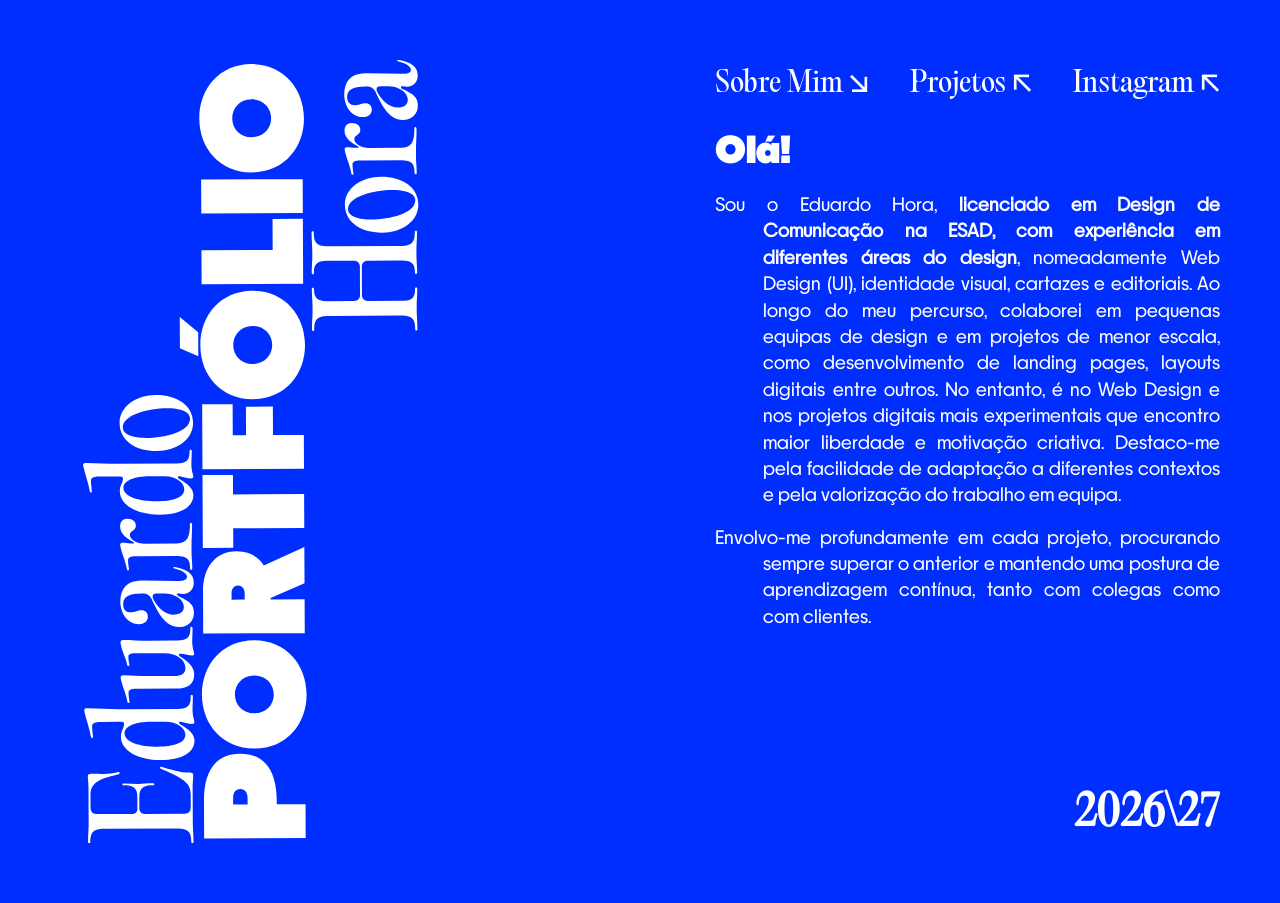
==== commit 654b76e8: "estrutura do site completa" ====
--- a/index.html
+++ b/index.html
@@ -37,15 +37,18 @@
           <article class="bio-section">
             <h1 class="greeting">Olá!</h1>
             <p class="bio-text">
-              Sou o Eduardo Hora, **licenciado em Design de Comunicação na ESAD,
-              com experiência em diferentes áreas do design**, nomeadamente Web
-              Design (UI), identidade visual, cartazes e editoriais. Ao longo do
-              meu percurso, colaborei em pequenas equipas de design e em
-              projetos de menor escala, como desenvolvimento de landing pages,
-              layouts digitais entre outros. No entanto, é no Web Design e nos
-              projetos digitais mais experimentais que encontro maior liberdade
-              e motivação criativa. Destaco-me pela facilidade de adaptação a
-              diferentes contextos e pela valorização do trabalho em equipa.
+              Sou o Eduardo Hora,
+              <b
+                >licenciado em Design de Comunicação na ESAD, com experiência em
+                diferentes áreas do design</b
+              >, nomeadamente Web Design (UI), identidade visual, cartazes e
+              editoriais. Ao longo do meu percurso, colaborei em pequenas
+              equipas de design e em projetos de menor escala, como
+              desenvolvimento de landing pages, layouts digitais entre outros.
+              No entanto, é no Web Design e nos projetos digitais mais
+              experimentais que encontro maior liberdade e motivação criativa.
+              Destaco-me pela facilidade de adaptação a diferentes contextos e
+              pela valorização do trabalho em equipa.
             </p>
             <p class="bio-text">
               Envolvo-me profundamente em cada projeto, procurando sempre
--- a/src/styles/styles.css
+++ b/src/styles/styles.css
@@ -57,28 +57,25 @@
   display: grid;
   grid-template-columns: 1.2fr 1fr;
   column-gap: 50px;
-  align-items: start;
+  align-items: stretch;
   min-height: 100vh;
   padding: 60px;
 }
 
 .main-content {
-  display: flex;
-  justify-content: flex-start;
-  align-items: flex-start;
-  width: 100%;
-  min-height: calc(100vh - 120px);
+  display: block;
+  width: 100%;
+  height: calc(100vh - 120px);
   position: sticky;
   top: 60px;
 }
 
 .content-wrapper {
-  display: flex;
-  flex-direction: column;
-  justify-content: flex-start;
-  width: 100%;
-  height: 100%;
-  gap: 40px;
+  display: grid;
+  grid-template-rows: auto 1fr auto;
+  width: 100%;
+  height: 100%;
+  gap: 20px;
 }
 
 .navbar {
@@ -107,7 +104,7 @@
 .footer {
   text-align: right;
   width: 100%;
-  margin-top: 0;
+  margin-top: auto;
 }
 
 .year-bracket {
@@ -195,7 +192,7 @@
   color: #002eff;
   min-height: 100vh;
   overflow-x: hidden;
-  overflow-y: auto;
+  overflow-y: hidden;
 }
 
 body.projects-page ::selection {
@@ -251,6 +248,7 @@
   flex-direction: column;
   border-bottom: none;
   margin-bottom: 0;
+  min-height: 0;
 }
 
 .category-link {
@@ -290,15 +288,17 @@
   justify-content: space-between;
   border-top: 2px solid #002eff;
   border-bottom: 2px solid #002eff;
-  padding: 15px 0;
+  padding: 20px 0;
+  min-height: 0;
 }
 
 .drawer-header {
   display: flex;
-  justify-content: flex-end;
+  justify-content: center;
   align-items: center;
   width: 100%;
   padding-bottom: 10px;
+  flex: 0 0 auto;
 }
 
 .visit-site-link {
@@ -306,7 +306,8 @@
   font-weight: 200;
   color: #002eff;
   text-decoration: none;
-  font-size: 1.1rem;
+  font-size: 1.4rem;
+  text-transform: lowercase;
   transition: opacity 0.2s ease;
 }
 
@@ -323,20 +324,33 @@
 
 .project-preview-container {
   display: flex;
-  flex-direction: column;
-  justify-content: center;
+  justify-content: center;
+  align-items: center;
   width: 100%;
   flex: 1;
+  min-height: 0;
+  overflow: hidden;
+  padding: 10px 0;
 }
 
 .iframe-wrapper {
-  width: 100%;
-  aspect-ratio: 16 / 9;
   position: relative;
+  width: 100%;
+  max-width: 100%;
+  aspect-ratio: 16 / 10;
+  max-height: 100%;
+  display: flex;
+  justify-content: center;
+  align-items: center;
   overflow: hidden;
-  border: 1px solid #002eff;
-  border-radius: 4px;
-  background-color: #ffffff;
+  border: none;
+  background-color: transparent;
+}
+
+.iframe-wrapper img {
+  width: 100%;
+  height: 100%;
+  object-fit: contain;
 }
 
 .iframe-wrapper iframe {
@@ -397,16 +411,42 @@
   min-height: 40px;
 }
 
+.projects-section {
+  display: grid;
+  grid-template-rows: 1fr auto;
+  height: 100%;
+  width: 100%;
+  overflow: hidden;
+}
+
+.info-block {
+  display: flex;
+  flex-direction: column;
+  gap: 16px;
+  overflow-y: auto;
+}
+
+#project-info {
+  display: grid;
+  grid-template-rows: 1fr auto;
+  height: 100%;
+  width: 100%;
+}
+
 .drawer-controls-bar {
-  display: flex;
-  justify-content: space-between;
-  align-items: center;
-  width: 100%;
-  padding-top: 15px;
+  grid-row: 2;
+  display: flex !important;
+  flex-direction: row !important;
+  justify-content: space-between !important;
+  align-items: center !important;
+  width: 100%;
+  padding-top: 20px;
+  background-color: transparent;
 }
 
 .arrow-navigation {
-  display: flex;
+  display: flex !important;
+  flex-direction: row !important;
   gap: 10px;
 }
 
@@ -434,20 +474,6 @@
 
 .icon-btn:active {
   transform: scale(0.94);
-}
-
-.projects-section {
-  display: flex;
-  flex-direction: column;
-  width: 100%;
-  height: 100%;
-}
-
-.info-block {
-  min-height: 200px;
-  display: flex;
-  flex-direction: column;
-  gap: 16px;
 }
 
 body.projects-page .bio-text,
@@ -550,6 +576,10 @@
   right: 40px;
 }
 
+body.projects-page:has(.categories-list.has-open) .footer {
+  display: none;
+}
+
 @media (max-width: 768px) {
   body.home-page,
   body.projects-page {
@@ -580,6 +610,18 @@
     height: auto;
     min-height: auto;
     margin-top: 20px;
+  }
+
+  .content-wrapper {
+    display: flex;
+    flex-direction: column;
+    min-height: auto;
+  }
+
+  .projects-section,
+  #project-info {
+    display: flex !important;
+    flex-direction: column;
   }
 
   .nav-link {
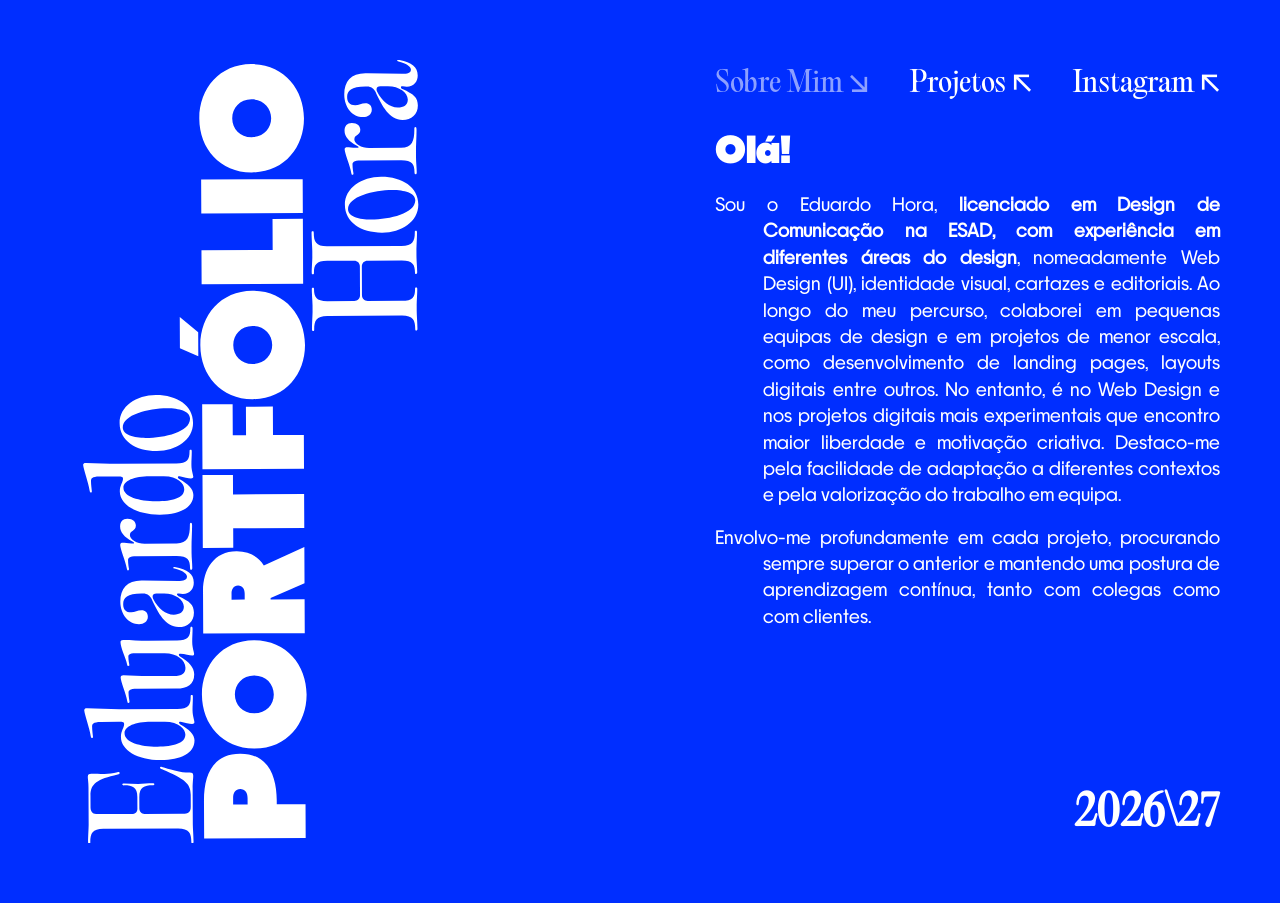
==== commit 77d55c86: "minor fixes" ====
--- a/index.html
+++ b/index.html
@@ -20,15 +20,16 @@
       <main class="main-content">
         <div class="content-wrapper">
           <nav class="navbar">
-            <a href="index.html" class="nav-link"
-              >Sobre Mim <span class="nav-arrow">&#x2198;</span></a
-            >
+            <a href="index.html" class="nav-link active">
+              Sobre Mim <span class="nav-arrow">&#x2198;</span>
+            </a>
             <a href="projetos.html" class="nav-link"
               >Projetos <span class="nav-arrow">&#x2196;</span></a
             >
             <a
               href="https://www.instagram.com/in__tiime/"
               target="_blank"
+              rel="noopener noreferrer"
               class="nav-link"
               >Instagram <span class="nav-arrow">&#x2196;</span></a
             >
--- a/src/styles/styles.css
+++ b/src/styles/styles.css
@@ -89,16 +89,18 @@
   font-family: "PPEditorialOld", serif;
   font-size: 1.8rem;
   font-weight: 400;
-  transition: opacity 0.2s ease;
+  transition: opacity 0.25s ease;
 }
 
 .nav-link:hover {
   opacity: 0.7;
 }
 
+.nav-link.active,
 .active-link {
-  opacity: 0.55;
-  pointer-events: none;
+  opacity: 0.55 !important;
+  pointer-events: none !important;
+  cursor: default !important;
 }
 
 .footer {
@@ -308,11 +310,11 @@
   text-decoration: none;
   font-size: 1.4rem;
   text-transform: lowercase;
-  transition: opacity 0.2s ease;
+  transition: opacity 0.25s ease;
 }
 
 .visit-site-link:hover {
-  opacity: 0.6;
+  opacity: 0.65;
 }
 
 .placeholder-box {
@@ -365,7 +367,8 @@
   pointer-events: auto;
 }
 
-.posters-scroll-container {
+.posters-scroll-container,
+.motion-scroll-container {
   display: flex;
   flex-direction: column;
   align-items: center;
@@ -378,8 +381,15 @@
   margin: 10px 0;
 }
 
-.posters-scroll-container img {
+.posters-scroll-container > *,
+.motion-scroll-container > * {
   direction: ltr;
+  flex-shrink: 0;
+  width: 100%;
+}
+
+.posters-scroll-container img,
+.motion-images-group img {
   width: auto;
   max-width: 100%;
   height: auto;
@@ -387,22 +397,29 @@
   object-fit: contain;
   cursor: pointer;
   flex-shrink: 0;
-  transition: transform 0.2s ease;
-}
-
-.posters-scroll-container img:hover {
-  transform: scale(1.02);
-}
-
-.posters-scroll-container::-webkit-scrollbar {
+  transition:
+    opacity 0.3s ease,
+    transform 0.3s ease;
+}
+
+.posters-scroll-container img:hover,
+.motion-images-group img:hover {
+  opacity: 0.88;
+  transform: translateY(-2px);
+}
+
+.posters-scroll-container::-webkit-scrollbar,
+.motion-scroll-container::-webkit-scrollbar {
   width: 16px;
 }
 
-.posters-scroll-container::-webkit-scrollbar-track {
+.posters-scroll-container::-webkit-scrollbar-track,
+.motion-scroll-container::-webkit-scrollbar-track {
   background: transparent;
 }
 
-.posters-scroll-container::-webkit-scrollbar-thumb {
+.posters-scroll-container::-webkit-scrollbar-thumb,
+.motion-scroll-container::-webkit-scrollbar-thumb {
   background-image: url("../../src/assets/images/scrollbar.svg");
   background-repeat: no-repeat;
   background-position: center;
@@ -435,18 +452,18 @@
 
 .drawer-controls-bar {
   grid-row: 2;
-  display: flex !important;
-  flex-direction: row !important;
-  justify-content: space-between !important;
-  align-items: center !important;
+  display: flex;
+  flex-direction: row;
+  justify-content: space-between;
+  align-items: center;
   width: 100%;
   padding-top: 20px;
   background-color: transparent;
 }
 
 .arrow-navigation {
-  display: flex !important;
-  flex-direction: row !important;
+  display: flex;
+  flex-direction: row;
   gap: 10px;
 }
 
@@ -463,17 +480,19 @@
   font-size: 1.2rem;
   cursor: pointer;
   transition:
-    transform 0.15s ease,
-    background-color 0.15s ease;
+    opacity 0.25s ease,
+    background-color 0.25s ease,
+    transform 0.25s ease;
 }
 
 .icon-btn:hover {
   background-color: #0022bd;
-  transform: scale(1.08);
+  opacity: 0.9;
+  transform: scale(1.04);
 }
 
 .icon-btn:active {
-  transform: scale(0.94);
+  transform: scale(0.96);
 }
 
 body.projects-page .bio-text,
@@ -540,6 +559,14 @@
   justify-content: center;
   align-items: center;
   font-family: "PPFrama", sans-serif !important;
+  transition:
+    opacity 0.25s ease,
+    transform 0.25s ease;
+}
+
+.fullscreen-close-btn:hover {
+  opacity: 0.85;
+  transform: scale(1.04);
 }
 
 .fullscreen-nav-btn {
@@ -559,13 +586,15 @@
   justify-content: center;
   align-items: center;
   transition:
-    transform 0.15s ease,
-    background-color 0.15s ease;
+    opacity 0.25s ease,
+    background-color 0.25s ease,
+    transform 0.25s ease;
 }
 
 .fullscreen-nav-btn:hover {
   background-color: #0022bd;
-  transform: translateY(-50%) scale(1.08);
+  opacity: 0.9;
+  transform: translateY(-50%) scale(1.04);
 }
 
 .fullscreen-nav-btn.prev-btn {
@@ -578,6 +607,53 @@
 
 body.projects-page:has(.categories-list.has-open) .footer {
   display: none;
+}
+
+.motion-video-wrapper {
+  width: 100%;
+  aspect-ratio: 16 / 10;
+}
+
+.motion-images-group {
+  display: flex;
+  flex-direction: column;
+  align-items: center;
+  gap: 35px;
+  width: 100%;
+}
+
+.motion-images-group img {
+  width: auto;
+  max-width: 100%;
+  height: auto;
+  max-height: 100%;
+  object-fit: contain;
+  cursor: pointer;
+  transition:
+    opacity 0.3s ease,
+    transform 0.3s ease;
+}
+
+.motion-images-group img:hover {
+  opacity: 0.88;
+  transform: translateY(-2px);
+}
+
+.motion-scroll-container::-webkit-scrollbar {
+  width: 16px;
+}
+
+.motion-scroll-container::-webkit-scrollbar-track {
+  background: transparent;
+}
+
+.motion-scroll-container::-webkit-scrollbar-thumb {
+  background-image: url("../../src/assets/images/scrollbar.svg");
+  background-repeat: no-repeat;
+  background-position: center;
+  background-size: contain;
+  background-color: transparent;
+  min-height: 40px;
 }
 
 @media (max-width: 768px) {
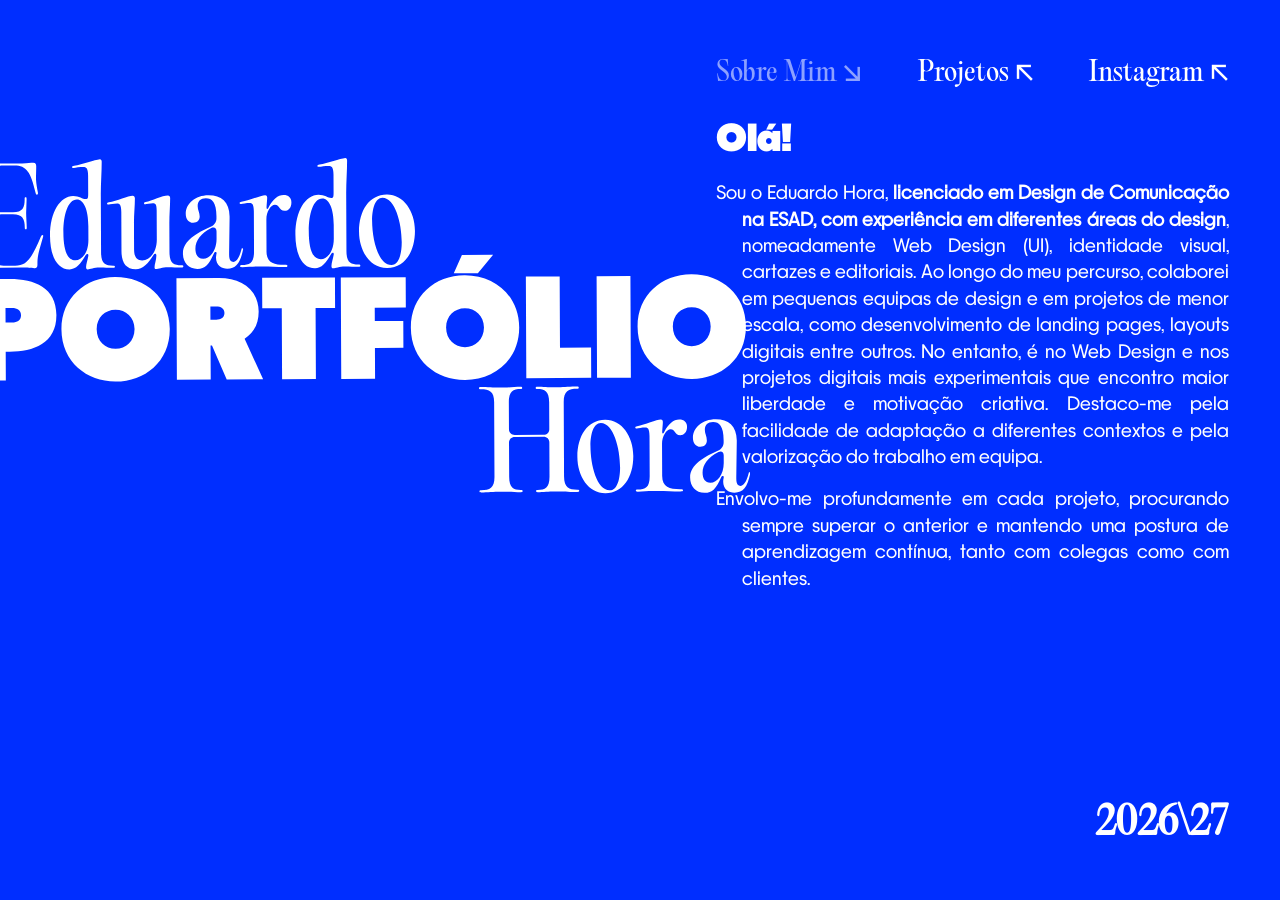
==== commit 863cafc4: "responsivity" ====
--- a/index.html
+++ b/index.html
@@ -35,6 +35,14 @@
             >
           </nav>
 
+          <aside class="mobile-home-sidebar" aria-hidden="true">
+            <img
+              src="src/assets/images/nome.svg"
+              alt=""
+              class="home-title-img"
+            />
+          </aside>
+
           <article class="bio-section">
             <h1 class="greeting">Olá!</h1>
             <p class="bio-text">
--- a/src/styles/styles.css
+++ b/src/styles/styles.css
@@ -39,6 +39,26 @@
   margin: 0;
   padding: 0;
   box-sizing: border-box;
+}
+
+html {
+  font-size: clamp(14px, 0.9vw + 10px, 16px);
+}
+
+body {
+  min-width: 320px;
+}
+
+img,
+video,
+iframe {
+  display: block;
+  max-width: 100%;
+}
+
+a,
+button {
+  -webkit-tap-highlight-color: transparent;
 }
 
 .nav-arrow,
@@ -59,15 +79,15 @@
   column-gap: 50px;
   align-items: stretch;
   min-height: 100vh;
-  padding: 60px;
+  padding: clamp(24px, 4vw, 60px);
 }
 
 .main-content {
   display: block;
   width: 100%;
-  height: calc(100vh - 120px);
+  min-height: calc(100vh - clamp(48px, 8vw, 120px));
   position: sticky;
-  top: 60px;
+  top: clamp(24px, 4vw, 60px);
 }
 
 .content-wrapper {
@@ -87,7 +107,7 @@
 .nav-link {
   text-decoration: none;
   font-family: "PPEditorialOld", serif;
-  font-size: 1.8rem;
+  font-size: clamp(1.1rem, 1.1vw + 0.8rem, 1.8rem);
   font-weight: 400;
   transition: opacity 0.25s ease;
 }
@@ -111,7 +131,7 @@
 
 .year-bracket {
   font-family: "PPEditorialOld", serif;
-  font-size: 2.6rem;
+  font-size: clamp(1.9rem, 1.8vw + 1rem, 2.6rem);
   font-weight: 900;
 }
 
@@ -140,7 +160,7 @@
 
 .home-sidebar {
   width: 100%;
-  min-height: calc(100vh - 120px);
+  min-height: calc(100vh - clamp(48px, 8vw, 120px));
   display: flex;
   align-items: flex-start;
   justify-content: flex-start;
@@ -149,10 +169,16 @@
 .home-title-img {
   width: 100%;
   max-width: 100%;
-  max-height: 87vh;
+  max-height: min(87vh, 920px);
   height: auto;
   object-fit: contain;
   object-position: top left;
+  transform: rotate(90deg);
+  transform-origin: center center;
+}
+
+.mobile-home-sidebar {
+  display: none;
 }
 
 body.home-page .nav-link {
@@ -169,7 +195,7 @@
 
 body.home-page .greeting {
   font-family: "PPFrama-Black", sans-serif;
-  font-size: 2.2rem;
+  font-size: clamp(1.8rem, 1.5vw + 1rem, 2.2rem);
   font-weight: 900;
   color: #ffffff;
 }
@@ -177,12 +203,12 @@
 body.home-page .bio-text,
 body.home-page .bio-section p {
   font-family: "PPFrama", sans-serif;
-  font-size: 1.1rem;
+  font-size: clamp(1rem, 0.35vw + 0.95rem, 1.1rem);
   line-height: 1.5;
   color: #ffffff;
   text-align: justify;
-  padding-left: 3rem;
-  text-indent: -3rem;
+  padding-left: clamp(1.5rem, 2vw, 3rem);
+  text-indent: clamp(-3rem, -2vw, -1.5rem);
 }
 
 body.home-page .year-bracket {
@@ -217,7 +243,7 @@
 
 .sidebar.projects-sidebar {
   width: 100%;
-  height: calc(100vh - 120px);
+  min-height: calc(100vh - clamp(48px, 8vw, 120px));
   display: flex;
   flex-direction: column;
 }
@@ -232,7 +258,7 @@
 .category-item {
   border-bottom: 2px solid #002eff;
   width: 100%;
-  margin-bottom: 35px;
+  margin-bottom: clamp(18px, 2.2vw, 35px);
   transition: all 0.3s ease;
 }
 
@@ -264,15 +290,15 @@
   color: #002eff;
   font-family: "PPEditorialOld-Black", serif;
   font-weight: 800;
-  font-size: 2.8rem;
+  font-size: clamp(1.9rem, 2.2vw + 1rem, 2.8rem);
   letter-spacing: -0.5px;
-  padding-bottom: 20px;
+  padding-bottom: clamp(12px, 1.5vw, 20px);
   width: 100%;
   text-align: left;
 }
 
 .category-link .arrow-down {
-  font-size: 2.2rem;
+  font-size: clamp(1.5rem, 1.6vw + 0.8rem, 2.2rem);
   transition: transform 0.4s ease;
 }
 
@@ -290,7 +316,7 @@
   justify-content: space-between;
   border-top: 2px solid #002eff;
   border-bottom: 2px solid #002eff;
-  padding: 20px 0;
+  padding: clamp(14px, 1.8vw, 20px) 0;
   min-height: 0;
 }
 
@@ -308,7 +334,7 @@
   font-weight: 200;
   color: #002eff;
   text-decoration: none;
-  font-size: 1.4rem;
+  font-size: clamp(1.05rem, 0.7vw + 0.85rem, 1.4rem);
   text-transform: lowercase;
   transition: opacity 0.25s ease;
 }
@@ -318,7 +344,7 @@
 }
 
 .placeholder-box {
-  padding: 40px 0;
+  padding: clamp(20px, 3vw, 40px) 0;
   font-family: "PPFrama", sans-serif;
   font-size: 1.1rem;
   opacity: 0.7;
@@ -332,7 +358,7 @@
   flex: 1;
   min-height: 0;
   overflow: hidden;
-  padding: 10px 0;
+  padding: clamp(6px, 1vw, 10px) 0;
 }
 
 .iframe-wrapper {
@@ -372,13 +398,13 @@
   display: flex;
   flex-direction: column;
   align-items: center;
-  gap: 35px;
+  gap: clamp(18px, 2.5vw, 35px);
   width: 100%;
   flex: 1;
   overflow-y: auto;
   direction: rtl;
-  padding-left: 15px;
-  margin: 10px 0;
+  padding-left: clamp(10px, 1.5vw, 15px);
+  margin: clamp(6px, 1vw, 10px) 0;
 }
 
 .posters-scroll-container > *,
@@ -439,7 +465,7 @@
 .info-block {
   display: flex;
   flex-direction: column;
-  gap: 16px;
+  gap: clamp(12px, 1.6vw, 16px);
   overflow-y: auto;
 }
 
@@ -457,7 +483,7 @@
   justify-content: space-between;
   align-items: center;
   width: 100%;
-  padding-top: 20px;
+  padding-top: clamp(12px, 1.5vw, 20px);
   background-color: transparent;
 }
 
@@ -471,13 +497,13 @@
   background-color: #002eff;
   color: #ffffff;
   border: none;
-  width: 42px;
-  height: 42px;
+  width: clamp(38px, 4vw, 42px);
+  height: clamp(38px, 4vw, 42px);
   border-radius: 50%;
   display: inline-flex;
   justify-content: center;
   align-items: center;
-  font-size: 1.2rem;
+  font-size: clamp(1rem, 0.5vw + 0.95rem, 1.2rem);
   cursor: pointer;
   transition:
     opacity 0.25s ease,
@@ -500,11 +526,11 @@
 body.projects-page .project-caption,
 body.projects-page .info-block p {
   font-family: "PPFrama", sans-serif;
-  font-size: 1.1rem;
+  font-size: clamp(1rem, 0.35vw + 0.95rem, 1.1rem);
   line-height: 1.5;
   text-align: justify;
-  padding-left: 3rem;
-  text-indent: -3rem;
+  padding-left: clamp(1.5rem, 2vw, 3rem);
+  text-indent: clamp(-3rem, -2vw, -1.5rem);
   color: #002eff;
 }
 
@@ -530,7 +556,7 @@
 .fullscreen-content {
   width: 100%;
   height: 100%;
-  padding: 60px;
+  padding: clamp(24px, 4vw, 60px);
   display: flex;
   justify-content: center;
   align-items: center;
@@ -544,15 +570,15 @@
 
 .fullscreen-close-btn {
   position: absolute;
-  top: 30px;
-  right: 40px;
+  top: clamp(16px, 2.5vw, 30px);
+  right: clamp(16px, 3vw, 40px);
   background: #002eff;
   color: #ffffff;
   border: none;
-  width: 48px;
-  height: 48px;
+  width: clamp(42px, 4.5vw, 48px);
+  height: clamp(42px, 4.5vw, 48px);
   border-radius: 50%;
-  font-size: 1.8rem;
+  font-size: clamp(1.4rem, 1vw + 1rem, 1.8rem);
   cursor: pointer;
   z-index: 1001;
   display: flex;
@@ -576,10 +602,10 @@
   background: #002eff;
   color: #ffffff;
   border: none;
-  width: 52px;
-  height: 52px;
+  width: clamp(44px, 4.8vw, 52px);
+  height: clamp(44px, 4.8vw, 52px);
   border-radius: 50%;
-  font-size: 1.5rem;
+  font-size: clamp(1.2rem, 0.9vw + 0.8rem, 1.5rem);
   cursor: pointer;
   z-index: 1001;
   display: flex;
@@ -598,11 +624,11 @@
 }
 
 .fullscreen-nav-btn.prev-btn {
-  left: 40px;
+  left: clamp(16px, 3vw, 40px);
 }
 
 .fullscreen-nav-btn.next-btn {
-  right: 40px;
+  right: clamp(16px, 3vw, 40px);
 }
 
 body.projects-page:has(.categories-list.has-open) .footer {
@@ -659,6 +685,7 @@
 @media (max-width: 768px) {
   body.home-page,
   body.projects-page {
+    min-height: 100svh;
     height: auto;
     overflow-y: auto;
   }
@@ -666,19 +693,51 @@
   .container {
     display: flex;
     flex-direction: column;
-    padding: 40px 24px;
-    gap: 30px;
+    padding: 24px 16px 32px;
+    gap: 22px;
     height: auto;
   }
 
-  .home-sidebar,
+  .main-content {
+    order: -1;
+    margin-top: 0;
+  }
+
+  .home-sidebar {
+    display: none;
+  }
+
+  .mobile-home-sidebar {
+    display: flex;
+    justify-content: center;
+    align-items: center;
+    order: 0;
+    width: 100%;
+    height: 92px;
+    padding: 0;
+    position: relative;
+    overflow: hidden;
+  }
+
+  .mobile-home-sidebar .home-title-img {
+    width: min(170px, 58vw);
+    max-width: none;
+    max-height: none;
+    position: absolute;
+    top: 50%;
+    left: 50%;
+    transform: translate(-50%, -50%) rotate(90deg) scale(0.45);
+    transform-origin: center center;
+  }
+
   .sidebar.projects-sidebar {
+    order: 0;
     height: auto;
     min-height: auto;
   }
 
   .home-title-img {
-    max-height: 250px;
+    max-height: min(220px, 32svh);
   }
 
   .main-content {
@@ -692,16 +751,26 @@
     display: flex;
     flex-direction: column;
     min-height: auto;
+    gap: 10px;
+  }
+
+  .navbar {
+    flex-wrap: wrap;
+    gap: 10px 16px;
+  }
+
+  .nav-link {
+    font-size: clamp(1rem, 2.8vw, 1.25rem);
+  }
+
+  .footer {
+    text-align: left;
   }
 
   .projects-section,
   #project-info {
     display: flex !important;
     flex-direction: column;
-  }
-
-  .nav-link {
-    font-size: 1.5rem;
   }
 
   body.home-page .bio-text,
@@ -712,26 +781,111 @@
   body.projects-page .info-block p {
     padding-left: 0 !important;
     text-indent: 0 !important;
+    text-align: left;
   }
 
   .category-link {
-    font-size: 1.8rem;
+    font-size: clamp(1.45rem, 5vw, 1.8rem);
+    gap: 8px;
   }
 
   .year-bracket {
-    font-size: 2rem;
+    font-size: clamp(1.5rem, 5vw, 2rem);
+  }
+
+  .category-item.open .project-drawer {
+    min-height: auto;
+  }
+
+  .project-preview-container {
+    padding: 0;
+  }
+
+  .iframe-wrapper {
+    aspect-ratio: 16 / 11;
+  }
+
+  .posters-scroll-container,
+  .motion-scroll-container {
+    padding-left: 0;
+    margin: 0;
+    width: 100%;
+    max-height: 55svh;
   }
 
   .posters-scroll-container img {
     height: auto;
-    max-height: 450px;
+    max-height: min(420px, 52svh);
+  }
+
+  .motion-images-group {
+    gap: 20px;
+  }
+
+  .drawer-controls-bar {
+    gap: 12px;
+    flex-wrap: wrap;
+  }
+
+  .arrow-navigation {
+    width: 100%;
+    justify-content: flex-end;
+  }
+
+  .fullscreen-content {
+    padding: 18px;
+  }
+
+  .fullscreen-close-btn {
+    top: 14px;
+    right: 14px;
   }
 
   .fullscreen-nav-btn.prev-btn {
-    left: 15px;
+    left: 12px;
   }
 
   .fullscreen-nav-btn.next-btn {
-    right: 15px;
-  }
-}
+    right: 12px;
+  }
+}
+
+@media (max-width: 1024px) and (min-width: 769px) {
+  .container {
+    grid-template-columns: 1fr;
+    row-gap: 32px;
+  }
+
+  .home-sidebar,
+  .sidebar.projects-sidebar {
+    min-height: auto;
+  }
+
+  .main-content {
+    position: static;
+    min-height: auto;
+    height: auto;
+  }
+
+  .content-wrapper {
+    min-height: auto;
+  }
+
+  .home-title-img {
+    max-height: 320px;
+  }
+
+  .sidebar.projects-sidebar,
+  .home-sidebar {
+    align-items: flex-start;
+  }
+
+  .category-item.open .project-drawer {
+    min-height: 65svh;
+  }
+
+  .posters-scroll-container,
+  .motion-scroll-container {
+    max-height: 48svh;
+  }
+}
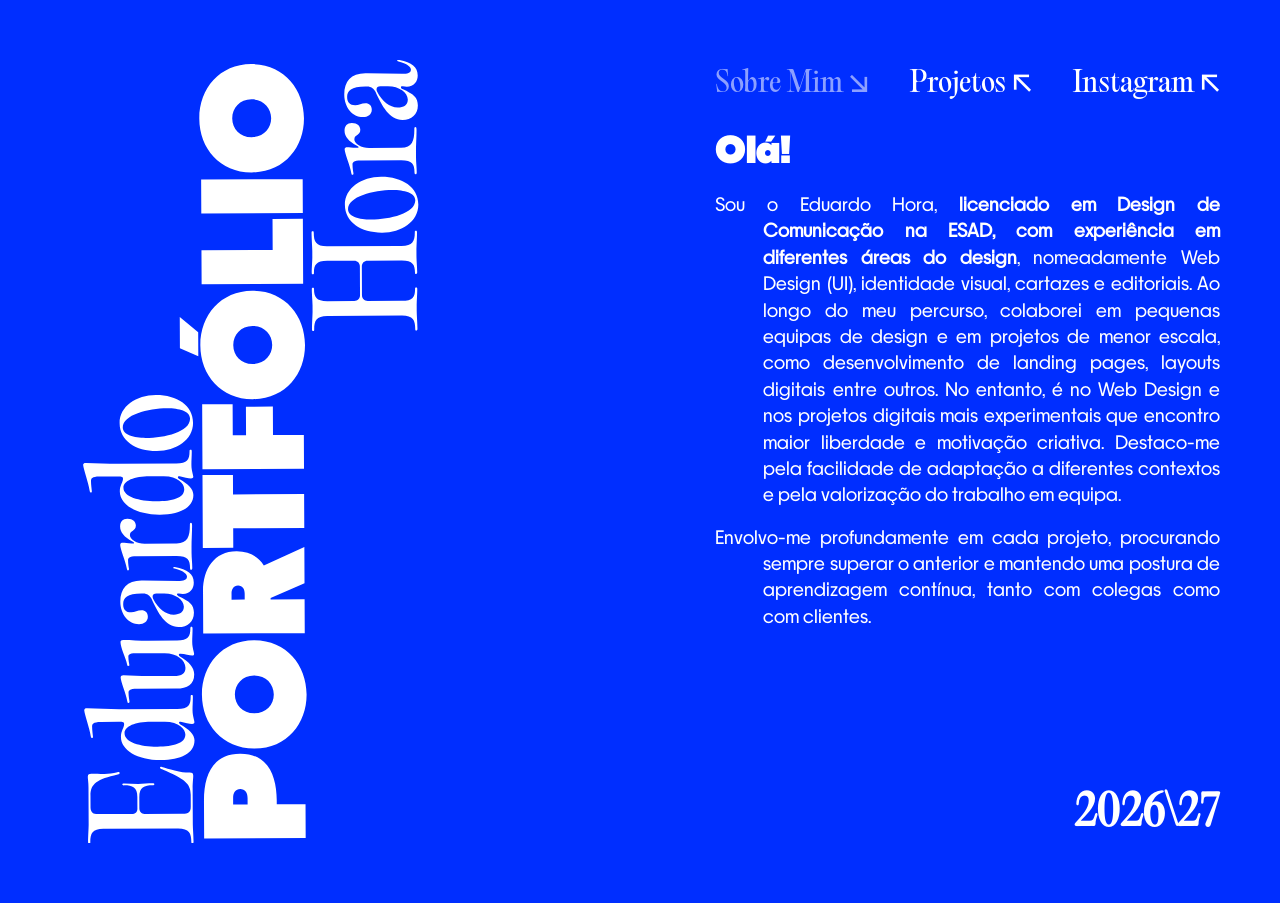
==== commit d6ef569d: "bug fix" ====
--- a/index.html
+++ b/index.html
@@ -35,14 +35,6 @@
             >
           </nav>
 
-          <aside class="mobile-home-sidebar" aria-hidden="true">
-            <img
-              src="src/assets/images/nome.svg"
-              alt=""
-              class="home-title-img"
-            />
-          </aside>
-
           <article class="bio-section">
             <h1 class="greeting">Olá!</h1>
             <p class="bio-text">
--- a/src/styles/styles.css
+++ b/src/styles/styles.css
@@ -39,26 +39,6 @@
   margin: 0;
   padding: 0;
   box-sizing: border-box;
-}
-
-html {
-  font-size: clamp(14px, 0.9vw + 10px, 16px);
-}
-
-body {
-  min-width: 320px;
-}
-
-img,
-video,
-iframe {
-  display: block;
-  max-width: 100%;
-}
-
-a,
-button {
-  -webkit-tap-highlight-color: transparent;
 }
 
 .nav-arrow,
@@ -79,15 +59,15 @@
   column-gap: 50px;
   align-items: stretch;
   min-height: 100vh;
-  padding: clamp(24px, 4vw, 60px);
+  padding: 60px;
 }
 
 .main-content {
   display: block;
   width: 100%;
-  min-height: calc(100vh - clamp(48px, 8vw, 120px));
+  height: calc(100vh - 120px);
   position: sticky;
-  top: clamp(24px, 4vw, 60px);
+  top: 60px;
 }
 
 .content-wrapper {
@@ -107,7 +87,7 @@
 .nav-link {
   text-decoration: none;
   font-family: "PPEditorialOld", serif;
-  font-size: clamp(1.1rem, 1.1vw + 0.8rem, 1.8rem);
+  font-size: 1.8rem;
   font-weight: 400;
   transition: opacity 0.25s ease;
 }
@@ -131,7 +111,7 @@
 
 .year-bracket {
   font-family: "PPEditorialOld", serif;
-  font-size: clamp(1.9rem, 1.8vw + 1rem, 2.6rem);
+  font-size: 2.6rem;
   font-weight: 900;
 }
 
@@ -160,7 +140,7 @@
 
 .home-sidebar {
   width: 100%;
-  min-height: calc(100vh - clamp(48px, 8vw, 120px));
+  min-height: calc(100vh - 120px);
   display: flex;
   align-items: flex-start;
   justify-content: flex-start;
@@ -169,16 +149,10 @@
 .home-title-img {
   width: 100%;
   max-width: 100%;
-  max-height: min(87vh, 920px);
+  max-height: 87vh;
   height: auto;
   object-fit: contain;
   object-position: top left;
-  transform: rotate(90deg);
-  transform-origin: center center;
-}
-
-.mobile-home-sidebar {
-  display: none;
 }
 
 body.home-page .nav-link {
@@ -195,7 +169,7 @@
 
 body.home-page .greeting {
   font-family: "PPFrama-Black", sans-serif;
-  font-size: clamp(1.8rem, 1.5vw + 1rem, 2.2rem);
+  font-size: 2.2rem;
   font-weight: 900;
   color: #ffffff;
 }
@@ -203,12 +177,12 @@
 body.home-page .bio-text,
 body.home-page .bio-section p {
   font-family: "PPFrama", sans-serif;
-  font-size: clamp(1rem, 0.35vw + 0.95rem, 1.1rem);
+  font-size: 1.1rem;
   line-height: 1.5;
   color: #ffffff;
   text-align: justify;
-  padding-left: clamp(1.5rem, 2vw, 3rem);
-  text-indent: clamp(-3rem, -2vw, -1.5rem);
+  padding-left: 3rem;
+  text-indent: -3rem;
 }
 
 body.home-page .year-bracket {
@@ -243,7 +217,7 @@
 
 .sidebar.projects-sidebar {
   width: 100%;
-  min-height: calc(100vh - clamp(48px, 8vw, 120px));
+  height: calc(100vh - 120px);
   display: flex;
   flex-direction: column;
 }
@@ -258,7 +232,7 @@
 .category-item {
   border-bottom: 2px solid #002eff;
   width: 100%;
-  margin-bottom: clamp(18px, 2.2vw, 35px);
+  margin-bottom: 35px;
   transition: all 0.3s ease;
 }
 
@@ -290,15 +264,15 @@
   color: #002eff;
   font-family: "PPEditorialOld-Black", serif;
   font-weight: 800;
-  font-size: clamp(1.9rem, 2.2vw + 1rem, 2.8rem);
+  font-size: 2.8rem;
   letter-spacing: -0.5px;
-  padding-bottom: clamp(12px, 1.5vw, 20px);
+  padding-bottom: 20px;
   width: 100%;
   text-align: left;
 }
 
 .category-link .arrow-down {
-  font-size: clamp(1.5rem, 1.6vw + 0.8rem, 2.2rem);
+  font-size: 2.2rem;
   transition: transform 0.4s ease;
 }
 
@@ -316,7 +290,7 @@
   justify-content: space-between;
   border-top: 2px solid #002eff;
   border-bottom: 2px solid #002eff;
-  padding: clamp(14px, 1.8vw, 20px) 0;
+  padding: 20px 0;
   min-height: 0;
 }
 
@@ -334,7 +308,7 @@
   font-weight: 200;
   color: #002eff;
   text-decoration: none;
-  font-size: clamp(1.05rem, 0.7vw + 0.85rem, 1.4rem);
+  font-size: 1.4rem;
   text-transform: lowercase;
   transition: opacity 0.25s ease;
 }
@@ -344,7 +318,7 @@
 }
 
 .placeholder-box {
-  padding: clamp(20px, 3vw, 40px) 0;
+  padding: 40px 0;
   font-family: "PPFrama", sans-serif;
   font-size: 1.1rem;
   opacity: 0.7;
@@ -358,7 +332,7 @@
   flex: 1;
   min-height: 0;
   overflow: hidden;
-  padding: clamp(6px, 1vw, 10px) 0;
+  padding: 10px 0;
 }
 
 .iframe-wrapper {
@@ -398,13 +372,13 @@
   display: flex;
   flex-direction: column;
   align-items: center;
-  gap: clamp(18px, 2.5vw, 35px);
+  gap: 35px;
   width: 100%;
   flex: 1;
   overflow-y: auto;
   direction: rtl;
-  padding-left: clamp(10px, 1.5vw, 15px);
-  margin: clamp(6px, 1vw, 10px) 0;
+  padding-left: 15px;
+  margin: 10px 0;
 }
 
 .posters-scroll-container > *,
@@ -465,7 +439,7 @@
 .info-block {
   display: flex;
   flex-direction: column;
-  gap: clamp(12px, 1.6vw, 16px);
+  gap: 16px;
   overflow-y: auto;
 }
 
@@ -483,7 +457,7 @@
   justify-content: space-between;
   align-items: center;
   width: 100%;
-  padding-top: clamp(12px, 1.5vw, 20px);
+  padding-top: 20px;
   background-color: transparent;
 }
 
@@ -497,13 +471,13 @@
   background-color: #002eff;
   color: #ffffff;
   border: none;
-  width: clamp(38px, 4vw, 42px);
-  height: clamp(38px, 4vw, 42px);
+  width: 42px;
+  height: 42px;
   border-radius: 50%;
   display: inline-flex;
   justify-content: center;
   align-items: center;
-  font-size: clamp(1rem, 0.5vw + 0.95rem, 1.2rem);
+  font-size: 1.2rem;
   cursor: pointer;
   transition:
     opacity 0.25s ease,
@@ -526,11 +500,11 @@
 body.projects-page .project-caption,
 body.projects-page .info-block p {
   font-family: "PPFrama", sans-serif;
-  font-size: clamp(1rem, 0.35vw + 0.95rem, 1.1rem);
+  font-size: 1.1rem;
   line-height: 1.5;
   text-align: justify;
-  padding-left: clamp(1.5rem, 2vw, 3rem);
-  text-indent: clamp(-3rem, -2vw, -1.5rem);
+  padding-left: 3rem;
+  text-indent: -3rem;
   color: #002eff;
 }
 
@@ -556,7 +530,7 @@
 .fullscreen-content {
   width: 100%;
   height: 100%;
-  padding: clamp(24px, 4vw, 60px);
+  padding: 60px;
   display: flex;
   justify-content: center;
   align-items: center;
@@ -570,15 +544,15 @@
 
 .fullscreen-close-btn {
   position: absolute;
-  top: clamp(16px, 2.5vw, 30px);
-  right: clamp(16px, 3vw, 40px);
+  top: 30px;
+  right: 40px;
   background: #002eff;
   color: #ffffff;
   border: none;
-  width: clamp(42px, 4.5vw, 48px);
-  height: clamp(42px, 4.5vw, 48px);
+  width: 48px;
+  height: 48px;
   border-radius: 50%;
-  font-size: clamp(1.4rem, 1vw + 1rem, 1.8rem);
+  font-size: 1.8rem;
   cursor: pointer;
   z-index: 1001;
   display: flex;
@@ -602,10 +576,10 @@
   background: #002eff;
   color: #ffffff;
   border: none;
-  width: clamp(44px, 4.8vw, 52px);
-  height: clamp(44px, 4.8vw, 52px);
+  width: 52px;
+  height: 52px;
   border-radius: 50%;
-  font-size: clamp(1.2rem, 0.9vw + 0.8rem, 1.5rem);
+  font-size: 1.5rem;
   cursor: pointer;
   z-index: 1001;
   display: flex;
@@ -624,11 +598,11 @@
 }
 
 .fullscreen-nav-btn.prev-btn {
-  left: clamp(16px, 3vw, 40px);
+  left: 40px;
 }
 
 .fullscreen-nav-btn.next-btn {
-  right: clamp(16px, 3vw, 40px);
+  right: 40px;
 }
 
 body.projects-page:has(.categories-list.has-open) .footer {
@@ -685,7 +659,6 @@
 @media (max-width: 768px) {
   body.home-page,
   body.projects-page {
-    min-height: 100svh;
     height: auto;
     overflow-y: auto;
   }
@@ -693,51 +666,19 @@
   .container {
     display: flex;
     flex-direction: column;
-    padding: 24px 16px 32px;
-    gap: 22px;
+    padding: 40px 24px;
+    gap: 30px;
     height: auto;
   }
 
-  .main-content {
-    order: -1;
-    margin-top: 0;
-  }
-
-  .home-sidebar {
-    display: none;
-  }
-
-  .mobile-home-sidebar {
-    display: flex;
-    justify-content: center;
-    align-items: center;
-    order: 0;
-    width: 100%;
-    height: 92px;
-    padding: 0;
-    position: relative;
-    overflow: hidden;
-  }
-
-  .mobile-home-sidebar .home-title-img {
-    width: min(170px, 58vw);
-    max-width: none;
-    max-height: none;
-    position: absolute;
-    top: 50%;
-    left: 50%;
-    transform: translate(-50%, -50%) rotate(90deg) scale(0.45);
-    transform-origin: center center;
-  }
-
+  .home-sidebar,
   .sidebar.projects-sidebar {
-    order: 0;
     height: auto;
     min-height: auto;
   }
 
   .home-title-img {
-    max-height: min(220px, 32svh);
+    max-height: 250px;
   }
 
   .main-content {
@@ -751,26 +692,16 @@
     display: flex;
     flex-direction: column;
     min-height: auto;
-    gap: 10px;
-  }
-
-  .navbar {
-    flex-wrap: wrap;
-    gap: 10px 16px;
-  }
-
-  .nav-link {
-    font-size: clamp(1rem, 2.8vw, 1.25rem);
-  }
-
-  .footer {
-    text-align: left;
   }
 
   .projects-section,
   #project-info {
     display: flex !important;
     flex-direction: column;
+  }
+
+  .nav-link {
+    font-size: 1.5rem;
   }
 
   body.home-page .bio-text,
@@ -781,111 +712,26 @@
   body.projects-page .info-block p {
     padding-left: 0 !important;
     text-indent: 0 !important;
-    text-align: left;
   }
 
   .category-link {
-    font-size: clamp(1.45rem, 5vw, 1.8rem);
-    gap: 8px;
+    font-size: 1.8rem;
   }
 
   .year-bracket {
-    font-size: clamp(1.5rem, 5vw, 2rem);
-  }
-
-  .category-item.open .project-drawer {
-    min-height: auto;
-  }
-
-  .project-preview-container {
-    padding: 0;
-  }
-
-  .iframe-wrapper {
-    aspect-ratio: 16 / 11;
-  }
-
-  .posters-scroll-container,
-  .motion-scroll-container {
-    padding-left: 0;
-    margin: 0;
-    width: 100%;
-    max-height: 55svh;
+    font-size: 2rem;
   }
 
   .posters-scroll-container img {
     height: auto;
-    max-height: min(420px, 52svh);
-  }
-
-  .motion-images-group {
-    gap: 20px;
-  }
-
-  .drawer-controls-bar {
-    gap: 12px;
-    flex-wrap: wrap;
-  }
-
-  .arrow-navigation {
-    width: 100%;
-    justify-content: flex-end;
-  }
-
-  .fullscreen-content {
-    padding: 18px;
-  }
-
-  .fullscreen-close-btn {
-    top: 14px;
-    right: 14px;
+    max-height: 450px;
   }
 
   .fullscreen-nav-btn.prev-btn {
-    left: 12px;
+    left: 15px;
   }
 
   .fullscreen-nav-btn.next-btn {
-    right: 12px;
-  }
-}
-
-@media (max-width: 1024px) and (min-width: 769px) {
-  .container {
-    grid-template-columns: 1fr;
-    row-gap: 32px;
-  }
-
-  .home-sidebar,
-  .sidebar.projects-sidebar {
-    min-height: auto;
-  }
-
-  .main-content {
-    position: static;
-    min-height: auto;
-    height: auto;
-  }
-
-  .content-wrapper {
-    min-height: auto;
-  }
-
-  .home-title-img {
-    max-height: 320px;
-  }
-
-  .sidebar.projects-sidebar,
-  .home-sidebar {
-    align-items: flex-start;
-  }
-
-  .category-item.open .project-drawer {
-    min-height: 65svh;
-  }
-
-  .posters-scroll-container,
-  .motion-scroll-container {
-    max-height: 48svh;
-  }
-}
+    right: 15px;
+  }
+}
